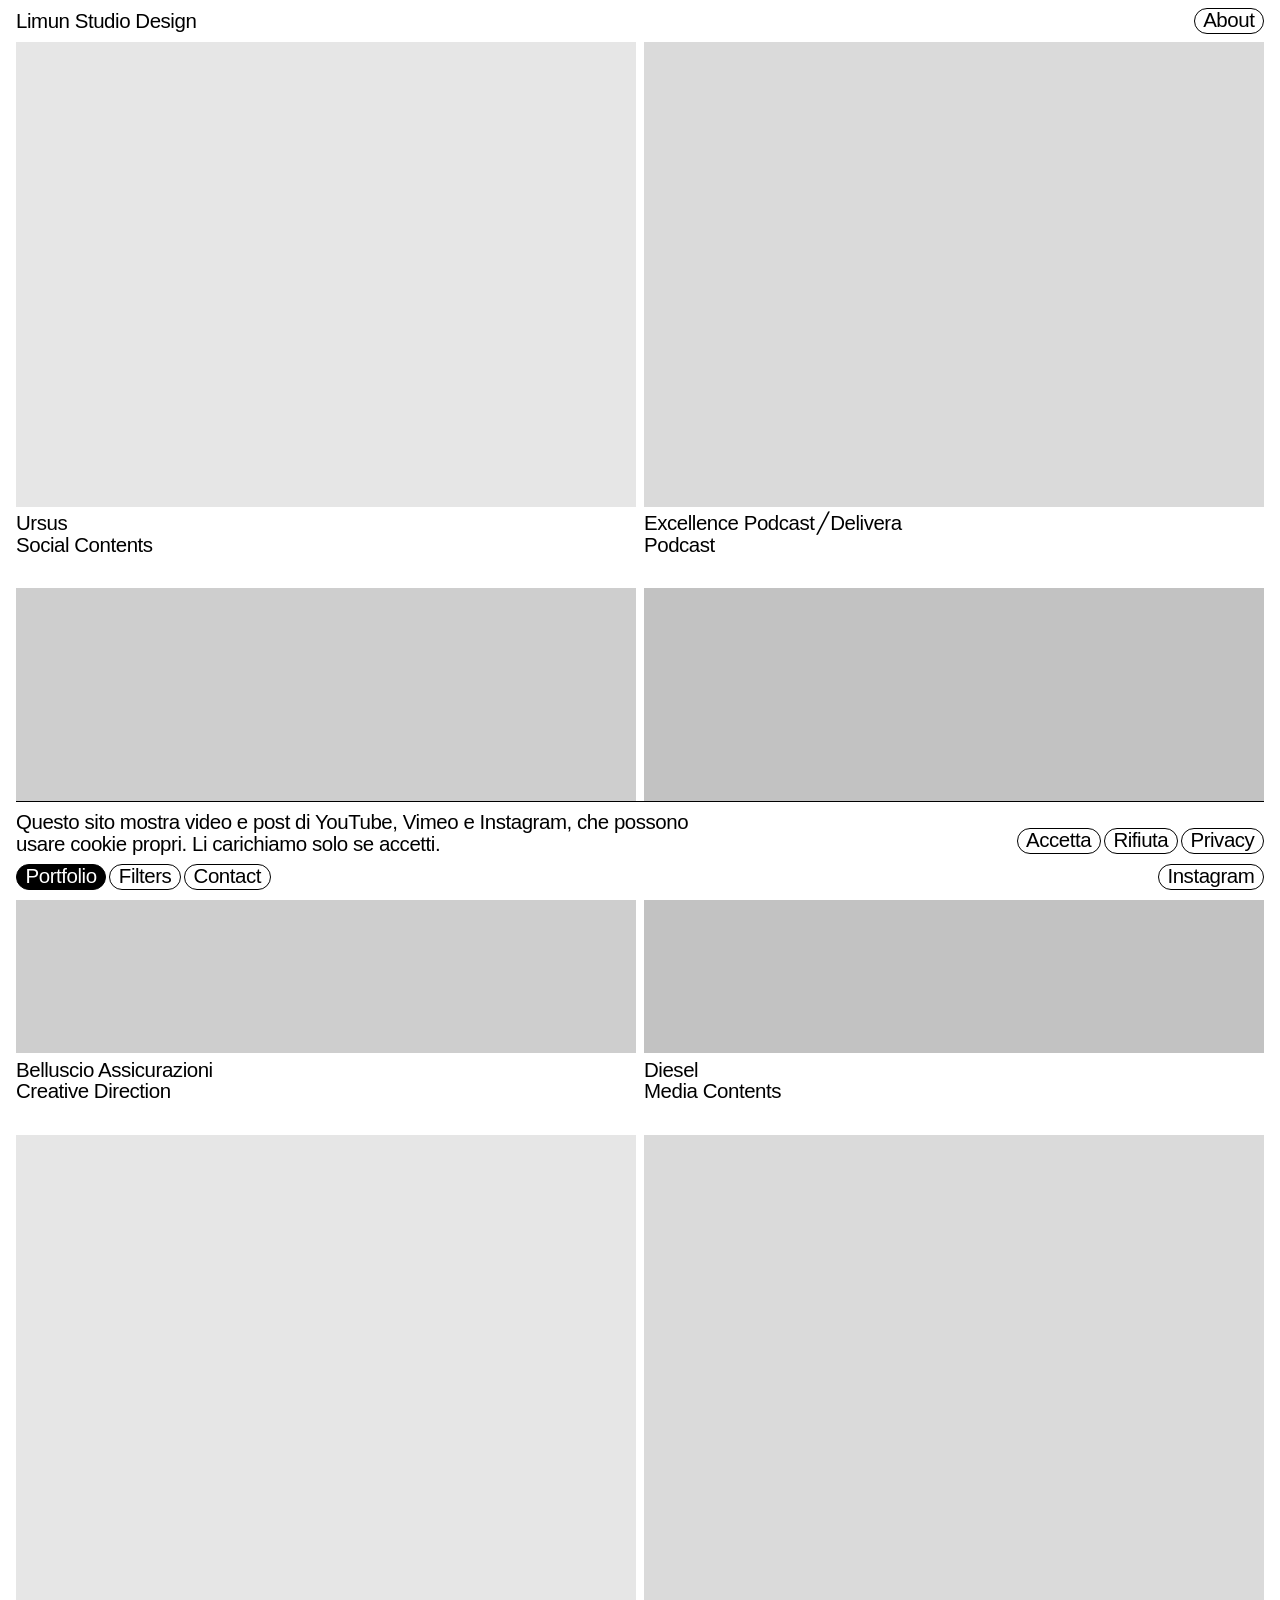
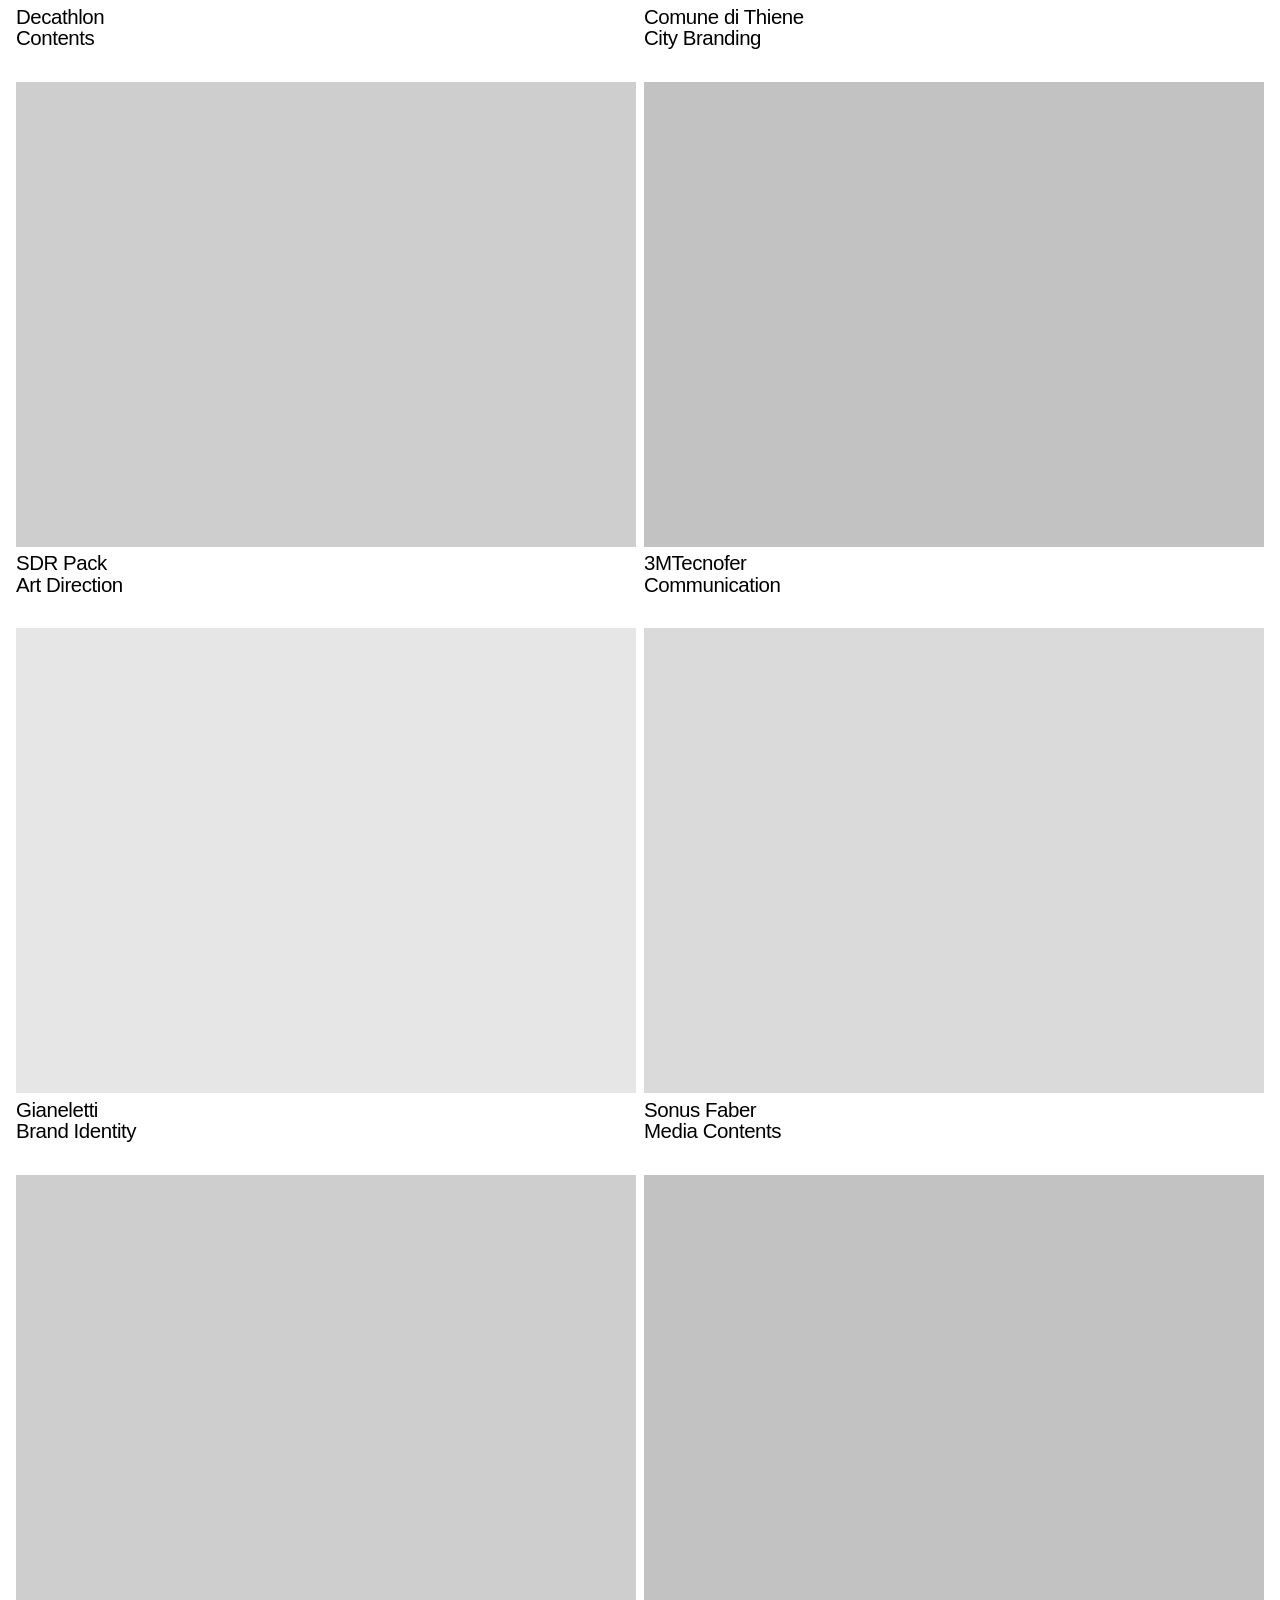
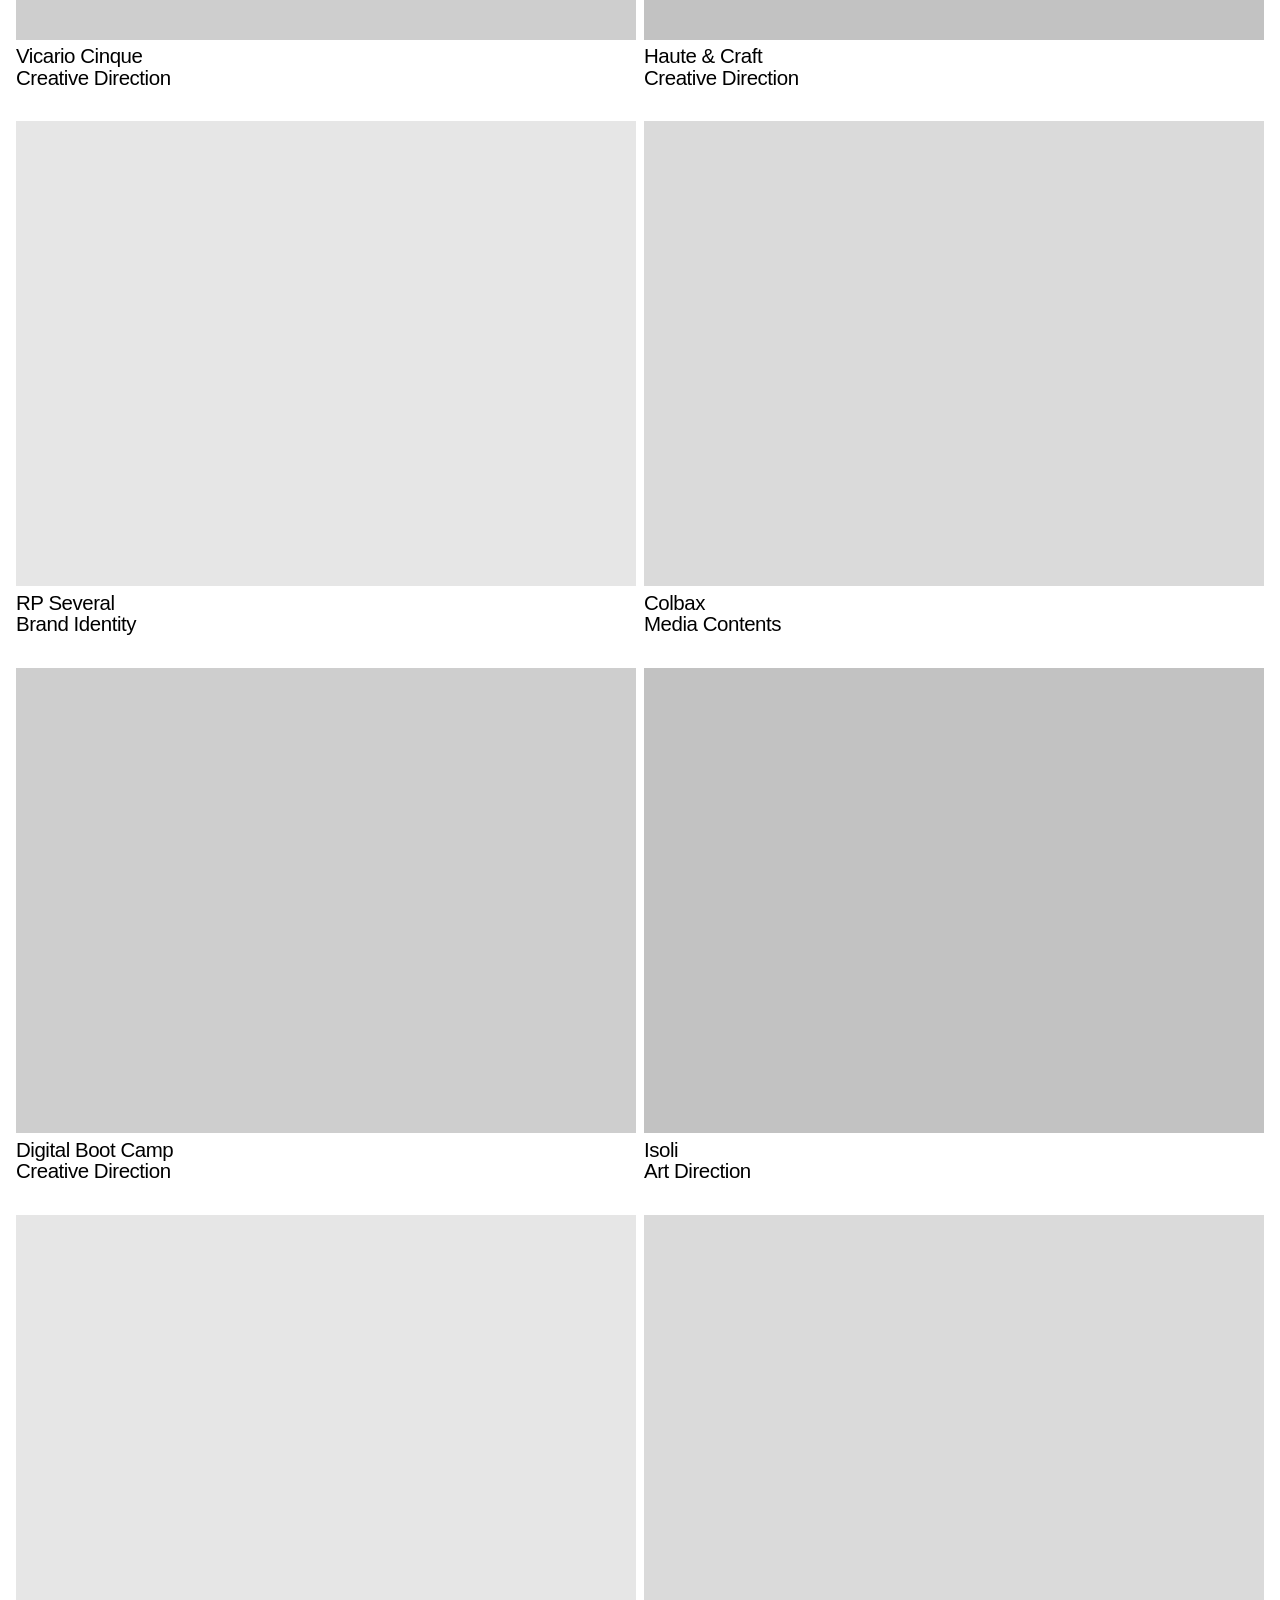
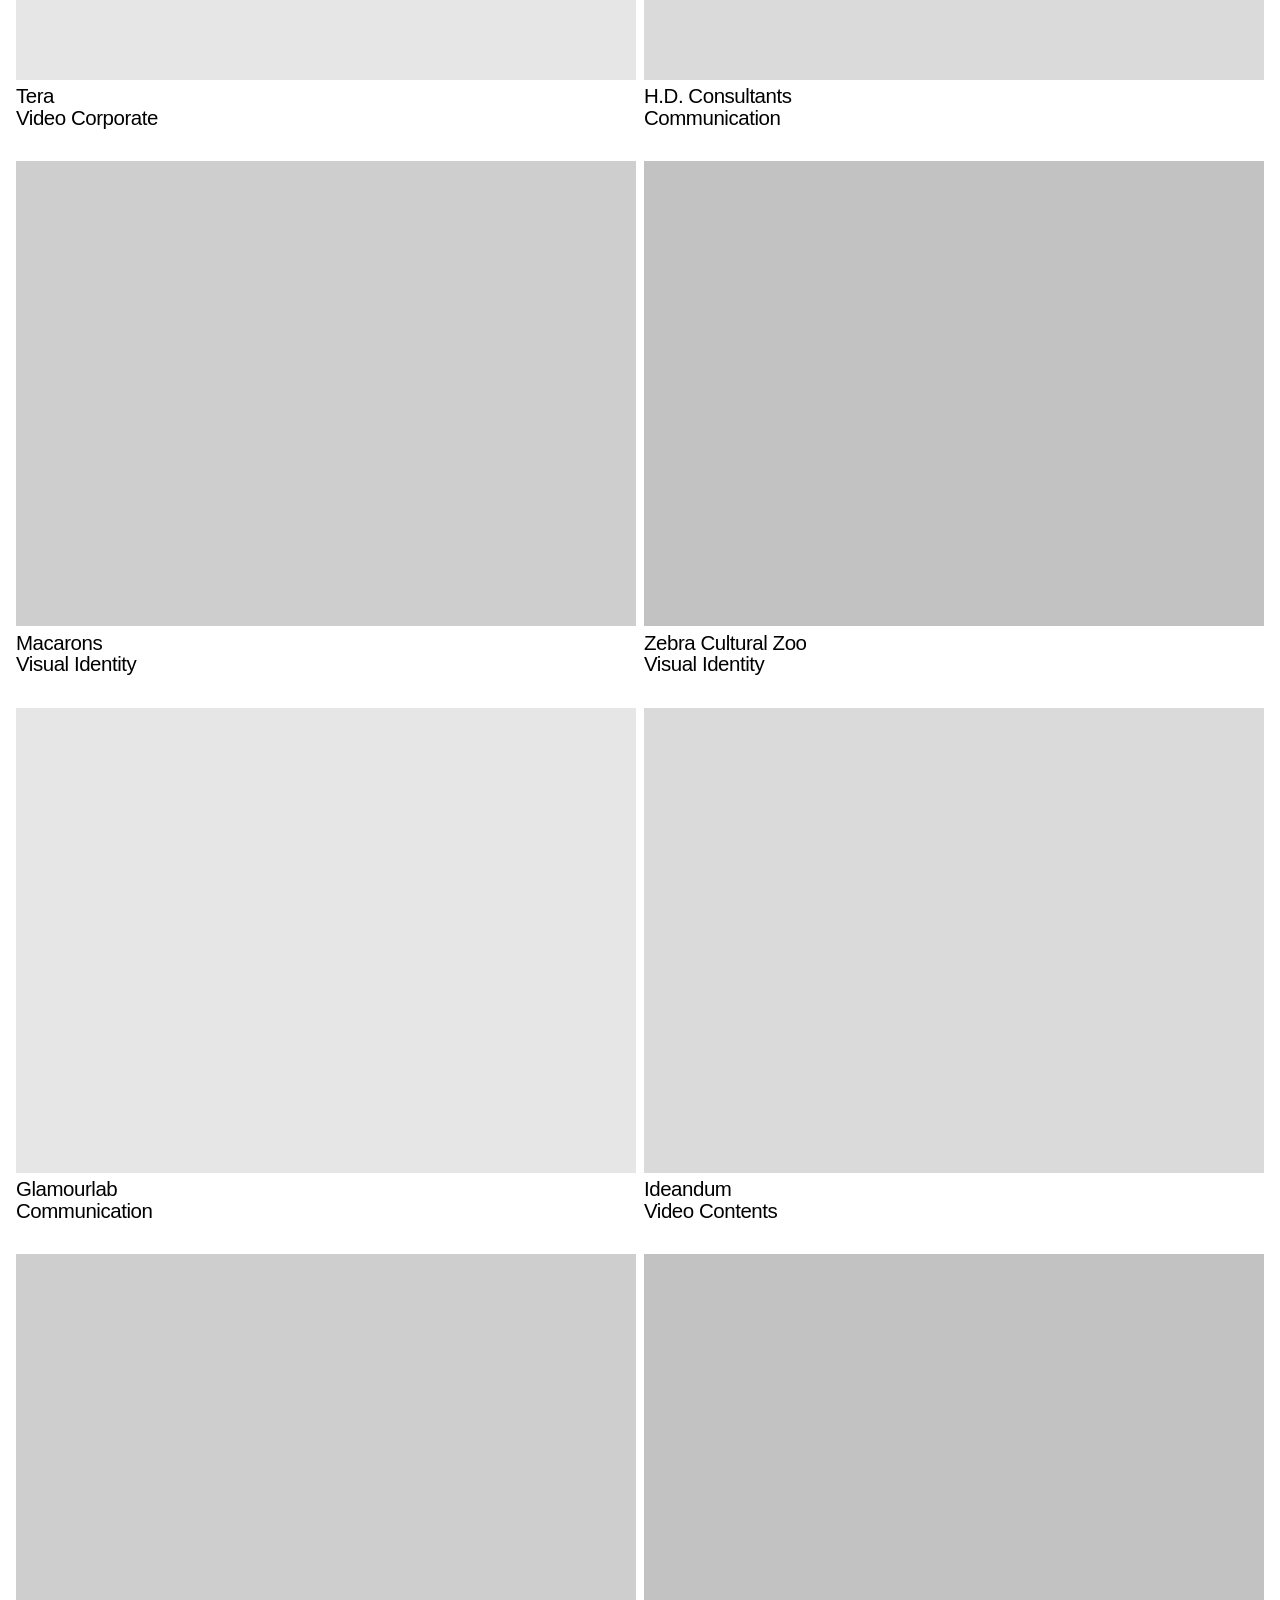
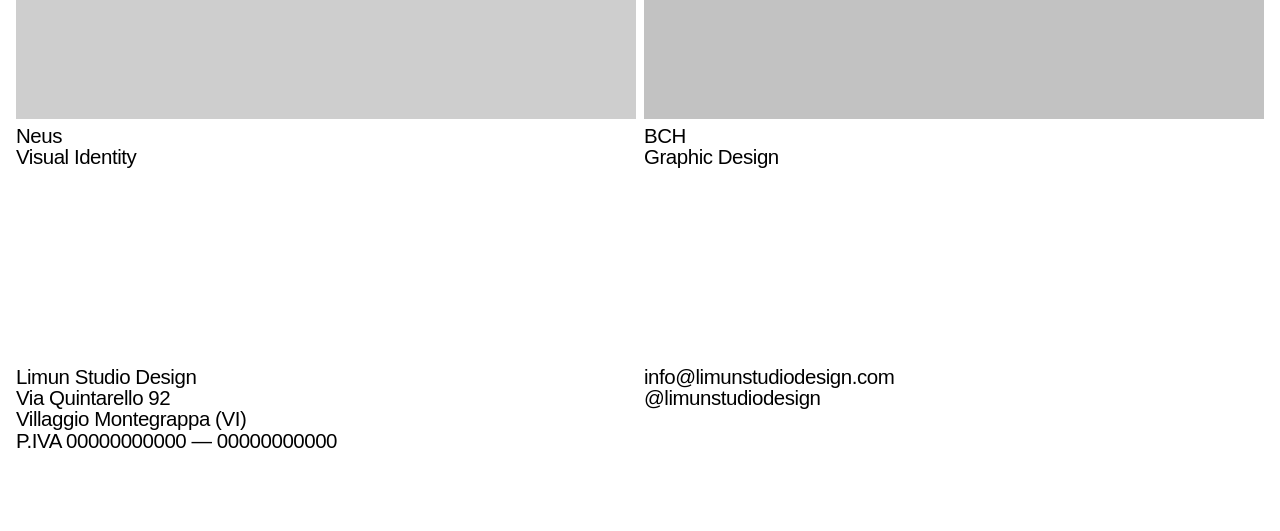
==== index.html @ f6d5f931 "Indirizzi veri per ogni progetto (/work/nome), anteprime dei link, Back to portfolio, favicon limone" ====
<!doctype html>
<html lang="it">
<head>
<meta charset="utf-8">
<meta name="viewport" content="width=device-width, initial-scale=1, viewport-fit=cover">
<title>Limun Studio Design</title>
<meta name="description" content="Limun Studio Design, studio creativo a Vicenza: fotografia, video, podcast, graphic design e direzione creativa.">
<!-- Rimuovere questa riga al lancio, quando il sito va su limunstudiodesign.com -->
<meta name="robots" content="noindex, nofollow">
<link rel="icon" href="data:image/svg+xml,<svg xmlns=%22http://www.w3.org/2000/svg%22 viewBox=%220 0 100 100%22><text y=%22.9em%22 font-size=%2290%22>🍋</text></svg>">
<link rel="stylesheet" href="/assets/site.css">
<script src="/assets/site.js" defer></script>
</head>
<body>

<header class="top" id="top">
  <div class="bar">
    <a href="/" id="brand">Limun Studio Design</a>
    <button type="button" class="pill" id="abt" aria-expanded="false" aria-controls="info">About</button>
  </div>
  <div class="info" id="info">
    <div class="info-in"><div class="info-c" id="infoContent"></div></div>
  </div>
</header>

<main id="app"></main>

<footer class="foot g2" id="foot"></footer>

<nav class="dock" aria-label="Main">
  <div class="fbar" id="fbar" hidden></div>
  <div class="drow">
    <div><a class="pill" href="/" data-nav="home">Portfolio</a><button type="button" class="pill" id="fbtn" aria-expanded="false" aria-controls="fbar">Filters</button><a class="pill" href="/contact" data-nav="contact">Contact</a></div>
    <div class="soc"><a class="pill" id="dockIg" href="https://www.instagram.com/limunstudiodesign/" target="_blank" rel="noopener">Instagram</a></div>
  </div>
</nav>

<noscript><p style="padding:16px">Per vedere il sito attiva JavaScript.</p></noscript>
</body>
</html>
---- assets/site.css ----
/* Limun Studio Design: un solo corpo in Helvetica regular, griglia a due colonne,
   About che si apre in alto e resta fisso, pillole in basso. */
:root{
  --bg:#ffffff;
  --fg:#000000;
  --sel:#ffff00;
  --ph1:#e6e6e6; --ph2:#dadada; --ph3:#cecece; --ph4:#c2c2c2;
  --sans:Helvetica, "Helvetica Neue", Arial, "Nimbus Sans", "Liberation Sans", sans-serif;
  --t:clamp(16px, 1.6vw, 25px);
  --gut:max(16px, env(safe-area-inset-left, 0px));
  --gutR:max(16px, env(safe-area-inset-right, 0px));
  color-scheme:light;
}
*{box-sizing:border-box}
html{-webkit-text-size-adjust:100%}
body{
  margin:0;background:var(--bg);color:var(--fg);
  font-family:var(--sans);font-weight:400;font-size:var(--t);line-height:1.04;letter-spacing:-.022em;
  padding-left:var(--gut);padding-right:var(--gutR);
  padding-top:env(safe-area-inset-top, 0px);
  -webkit-font-smoothing:antialiased;
}
body::before{content:"";position:fixed;inset:0 0 auto;height:env(safe-area-inset-top, 0px);z-index:10;background:var(--bg)}
::selection{background:var(--sel);color:#000}
[hidden]{display:none!important}
a{color:inherit;text-decoration:none}
button{font:inherit;color:inherit;letter-spacing:inherit;background:none;border:0;padding:0;cursor:pointer;text-align:left}
:focus-visible{outline:2px solid var(--fg);outline-offset:2px}
h1,p,ul,figure{margin:0}
ul{list-style:none;padding:0}
img,video{display:block;max-width:100%}
.sl{display:inline-block;margin:0 .1em}
.pill{display:inline-block;border:1.5px solid var(--fg);border-radius:999px;padding:.06em .42em .1em;line-height:1;white-space:nowrap;background:var(--bg);color:var(--fg)}
.pill:hover,.pill[aria-current="page"],.pill[aria-pressed="true"],.pill[aria-expanded="true"]{background:var(--fg);color:var(--bg)}

/* Segnaposto quando manca una foto */
.ph{display:block;width:100%;max-width:100%;aspect-ratio:var(--r,4/3);background:var(--tone,var(--ph1))}

/* Header e pannello About */
.top{position:sticky;top:env(safe-area-inset-top, 0px);z-index:20;background:var(--bg)}
.bar{display:flex;justify-content:space-between;align-items:center;padding-block:8px}
.info{display:grid;grid-template-rows:0fr;transition:grid-template-rows .55s cubic-bezier(.22,.8,.2,1)}
.top.open .info{grid-template-rows:1fr}
.info-in{min-height:0;overflow:hidden}
.info-c{max-height:calc(100dvh - 150px);overflow-y:auto;border-bottom:1.5px solid var(--fg);padding-bottom:12px;opacity:0;transform:translateY(-10px);transition:opacity .35s ease .1s, transform .45s cubic-bezier(.22,.8,.2,1) .05s}
.top.open .info-c{opacity:1;transform:none}
.i2{display:grid;grid-template-columns:repeat(2,minmax(0,1fr));column-gap:8px;row-gap:1em}
.i2 > *{min-width:0}
.i4{display:grid;grid-template-columns:repeat(4,minmax(0,1fr));column-gap:8px;margin-top:1em}
.i4 > *{min-width:0}
.ipills{display:flex;gap:3px;margin-top:1em}
.team{margin-top:.6em}
.info-c p + p{margin-top:.8em}

/* Pillole in basso */
.dock{position:fixed;z-index:30;left:var(--gut);right:var(--gutR);bottom:calc(10px + env(safe-area-inset-bottom, 0px));display:flex;flex-direction:column;justify-content:flex-end;gap:3px;pointer-events:none}
.dock > div{display:flex;gap:3px;pointer-events:auto}
.dock > .drow{justify-content:space-between;pointer-events:none}
.drow > div{display:flex;gap:3px;pointer-events:auto}
.fbar{flex-wrap:wrap;max-width:min(100%,820px)}
.fbar:not([hidden]){animation:fup .35s cubic-bezier(.22,.8,.2,1)}
@keyframes fup{from{opacity:0;transform:translateY(8px)}to{opacity:1;transform:none}}

/* Pagine */
#app{padding-bottom:12vh;min-height:60vh}
.view{padding-top:clamp(10px,1.6vw,24px)}
body[data-view="home"] .view{padding-top:0}
.g2{display:grid;grid-template-columns:repeat(2,minmax(0,1fr));column-gap:8px;row-gap:clamp(20px,2.6vw,40px)}
.g2 > *{min-width:0}
.tile{display:flex;flex-direction:column;gap:.28em}
.tile .cover{width:100%;aspect-ratio:4/3;object-fit:cover;background:var(--ph1)}
.empty{padding-block:2em}

/* Progetto */
.p-text{display:flex;flex-direction:column;gap:1em;margin-bottom:clamp(40px,6vw,88px)}
.p-gal{row-gap:8px}
.span2{grid-column:span 2}
.m img,.m video{width:100%;height:auto}
.grp{display:grid;grid-template-columns:repeat(var(--n,2),minmax(0,1fr));gap:8px}
.grp figcaption{grid-column:1 / -1;margin-top:0}
.tile .cvr{display:block;position:relative;overflow:hidden}
.cvr iframe{position:absolute;top:50%;left:50%;width:133.34%;height:100%;transform:translate(-50%,-50%);border:0;pointer-events:none}
.cvr.tall iframe{width:100%;height:237.04%}
.emb{position:relative;width:100%;max-width:100%;aspect-ratio:var(--r,16/9);background:var(--ph1)}
.emb iframe{position:absolute;inset:0;width:100%;height:100%;border:0}
.m figcaption{font-size:.6em;letter-spacing:0;margin-top:.4em}

/* Fisarmonica delle lavorazioni */
.works{border-bottom:1.5px solid var(--fg)}
.acc-h{width:100%;display:flex;justify-content:space-between;align-items:baseline;gap:16px;border-top:1.5px solid var(--fg);padding-block:6px 8px}
.acc-h:hover{font-style:italic}
.acc-h .ic::before{content:"+"}
.acc.open .acc-h .ic::before{content:"–"}
.acc-b{display:grid;grid-template-rows:0fr;transition:grid-template-rows .55s cubic-bezier(.22,.8,.2,1)}
.acc.open .acc-b{grid-template-rows:1fr}
.acc-in{min-height:0;overflow:hidden}
.acc-c{padding-block:2px 28px;opacity:0;transition:opacity .25s ease}
.acc.open .acc-c{opacity:1;transition:opacity .4s ease .15s}
.acc-c > p{margin-bottom:1em}
/* Podcast: riquadro colorato con le stagioni, player ed episodi */
.pod{display:grid;grid-template-columns:repeat(2,minmax(0,1fr));gap:8px;align-items:start}
.pod > *{min-width:0}
.pod-l{position:sticky;top:calc(env(safe-area-inset-top, 0px) + 52px);background:var(--pc);color:var(--pi);padding:8px 10px 10px;display:flex;flex-direction:column;justify-content:space-between;gap:2em;min-height:clamp(300px,34vw,560px)}
.pod-l ::selection{background:var(--sel);color:#000}
.pod-s{list-style:none;margin:0;padding:0;font-size:calc(var(--t) * 1.9);line-height:1.02;letter-spacing:-.032em}
.pod-s button:hover,.pod-s button[aria-pressed="true"]{font-style:italic}
.pod-foot{display:flex;justify-content:space-between;gap:1em}
.pod-r{display:flex;flex-direction:column;gap:8px}
.pod-empty{display:flex;align-items:center;justify-content:center;color:#555}
.pod-empty span{font-size:.8em}
.pod-eps{list-style:none;margin:0;padding:0;border-bottom:1.5px solid var(--fg)}
.pod-eps button{width:100%;display:grid;grid-template-columns:3.2em minmax(0,1fr);gap:8px;border-top:1.5px solid var(--fg);padding-block:5px 7px}
.pod-eps button:hover,.pod-eps button[aria-pressed="true"]{font-style:italic}
@media (max-width:640px){
  .pod{grid-template-columns:1fr}
  .pod-l{position:static;min-height:0}
}

.ser .pod-r{max-width:100%}
.after{margin-top:clamp(32px,4vw,64px)}
.lnk{align-self:start}
.lnk a:hover{font-style:italic}
.pnav{display:grid;grid-template-columns:repeat(2,minmax(0,1fr));column-gap:8px;align-items:end;margin-top:clamp(48px,7vw,100px)}
.pnav .next{grid-column:2}
/* Ogni scritta cliccabile diventa corsiva al passaggio del mouse */
a:hover,a:focus-visible,button:not(.pill):hover,.tile:hover span,.back:hover .nt{font-style:italic}
.pill:hover,.pill:focus-visible{font-style:normal}
.next:hover,.next:focus-visible{font-style:normal}
.next:hover .nt,.next:focus-visible .nt{font-style:italic}
/* Dissolvenza tra le pagine */
.view{animation:vin .18s ease-out}
@keyframes vin{from{opacity:0}to{opacity:1}}

/* Contact e footer */
.blocks{display:flex;flex-direction:column;gap:1em;max-width:19em}
.foot{margin-top:clamp(64px,10vh,140px);padding-bottom:80px}
.ext-off a:hover{font-style:italic}
.priv p + p{margin-top:.6em}
.ct-priv{margin-top:clamp(48px,7vw,100px);display:flex;flex-direction:column;align-items:flex-start;gap:1em;max-width:44em}
.cookie{position:fixed;z-index:25;left:0;right:0;bottom:0;display:flex;justify-content:space-between;align-items:flex-end;gap:12px 24px;flex-wrap:wrap;background:var(--bg);padding:10px var(--gutR) calc(46px + env(safe-area-inset-bottom, 0px)) var(--gut)}
.cookie::before{content:"";position:absolute;top:0;left:var(--gut);right:var(--gutR);border-top:1.5px solid var(--fg)}
.cookie p{max-width:34em}
.cookie-b{display:flex;gap:3px}

@media (max-width:640px){
  .g2,.i2{grid-template-columns:1fr}
  .i4{grid-template-columns:repeat(2,minmax(0,1fr));row-gap:1em}
  .span2{grid-column:auto}
  .grp{grid-template-columns:repeat(2,minmax(0,1fr))}
  .grp[style*="--n:1"]{grid-template-columns:1fr}
  .dock .soc{display:none}
}
@media (prefers-reduced-motion:reduce){*{transition:none!important;animation:none!important}}
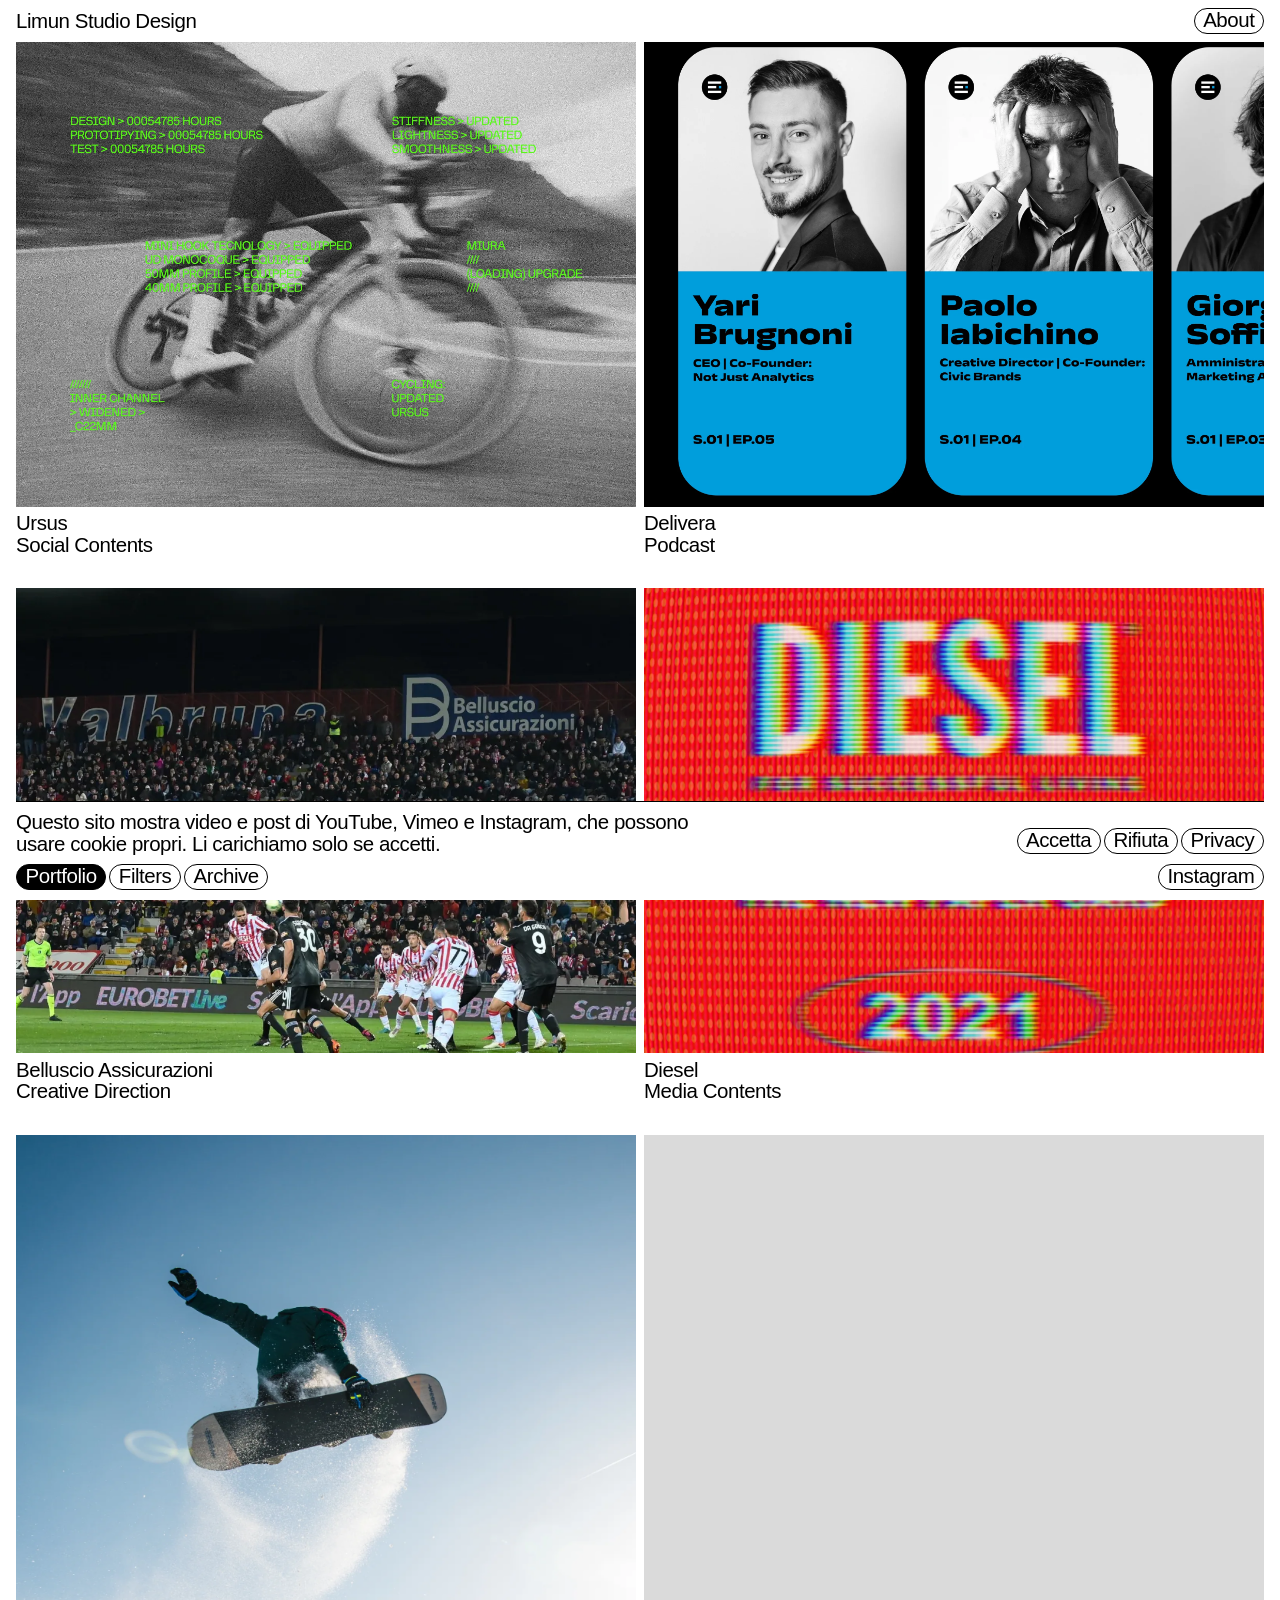
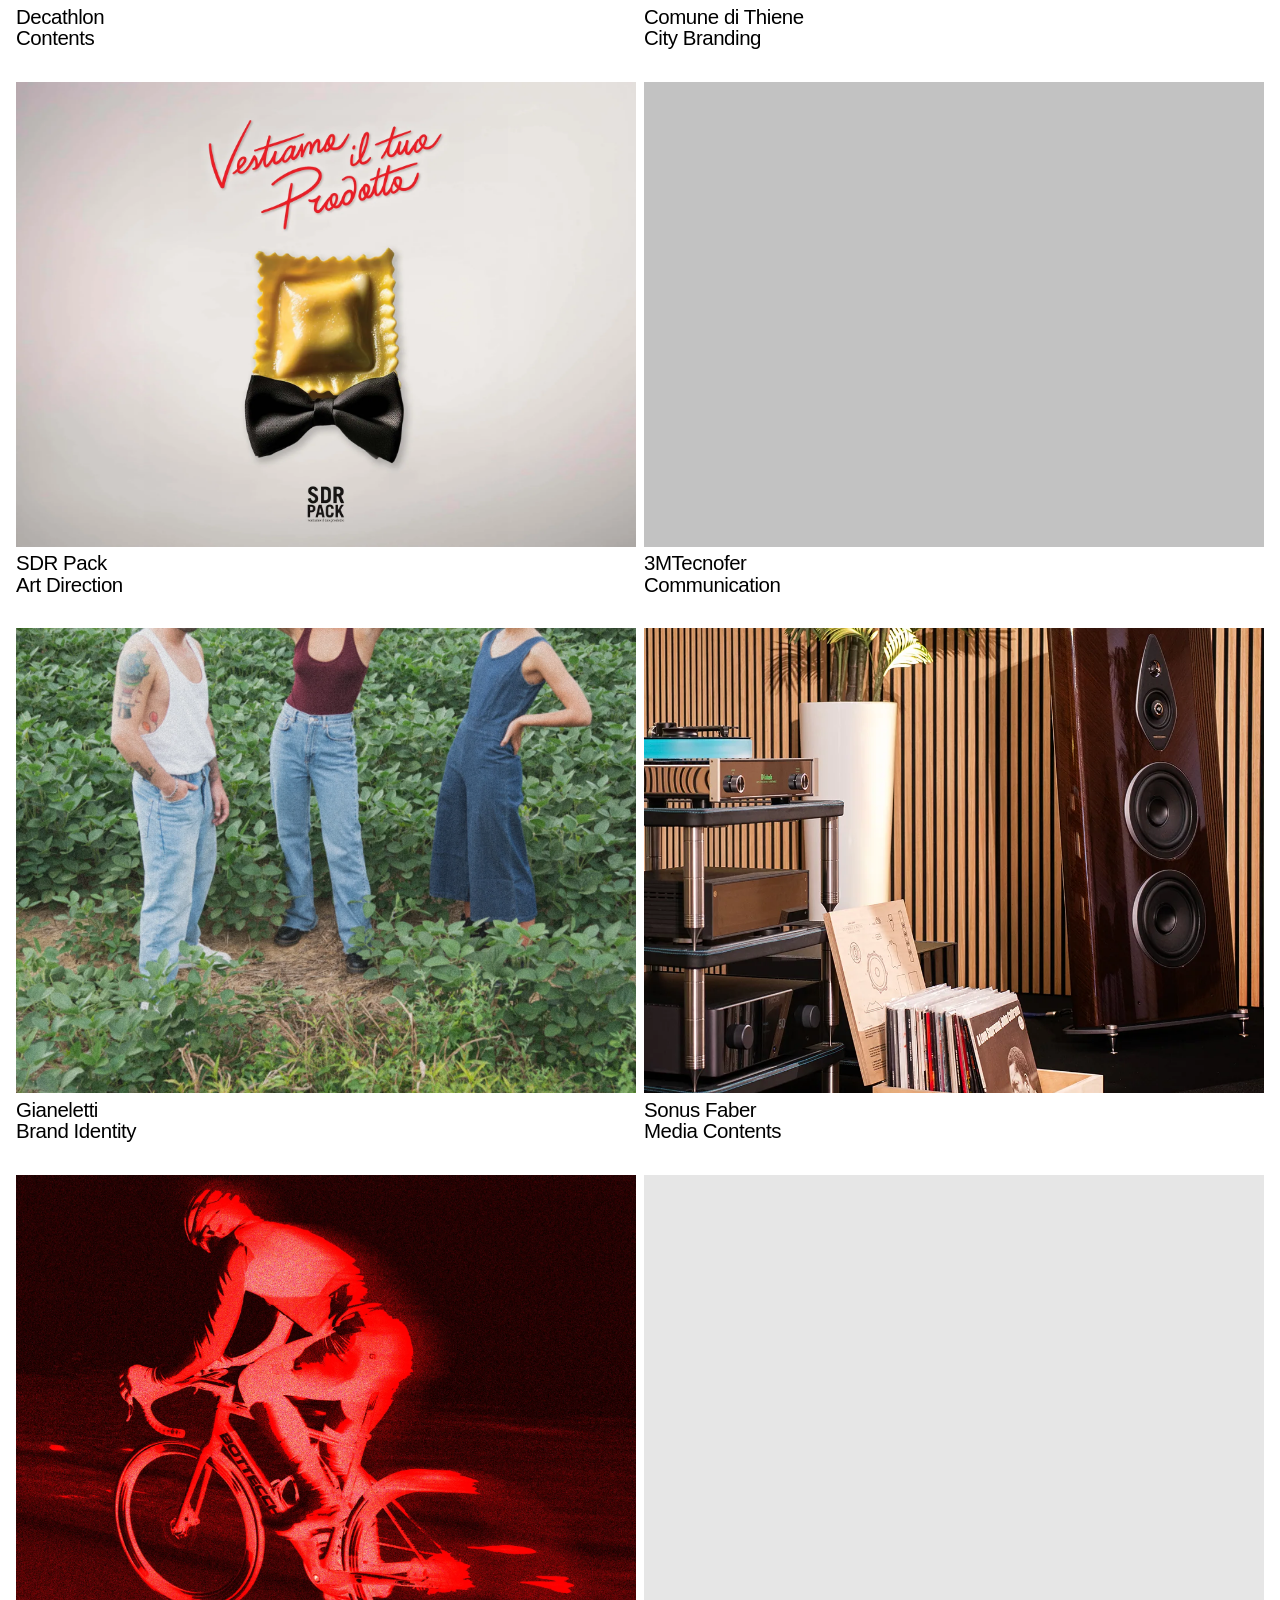
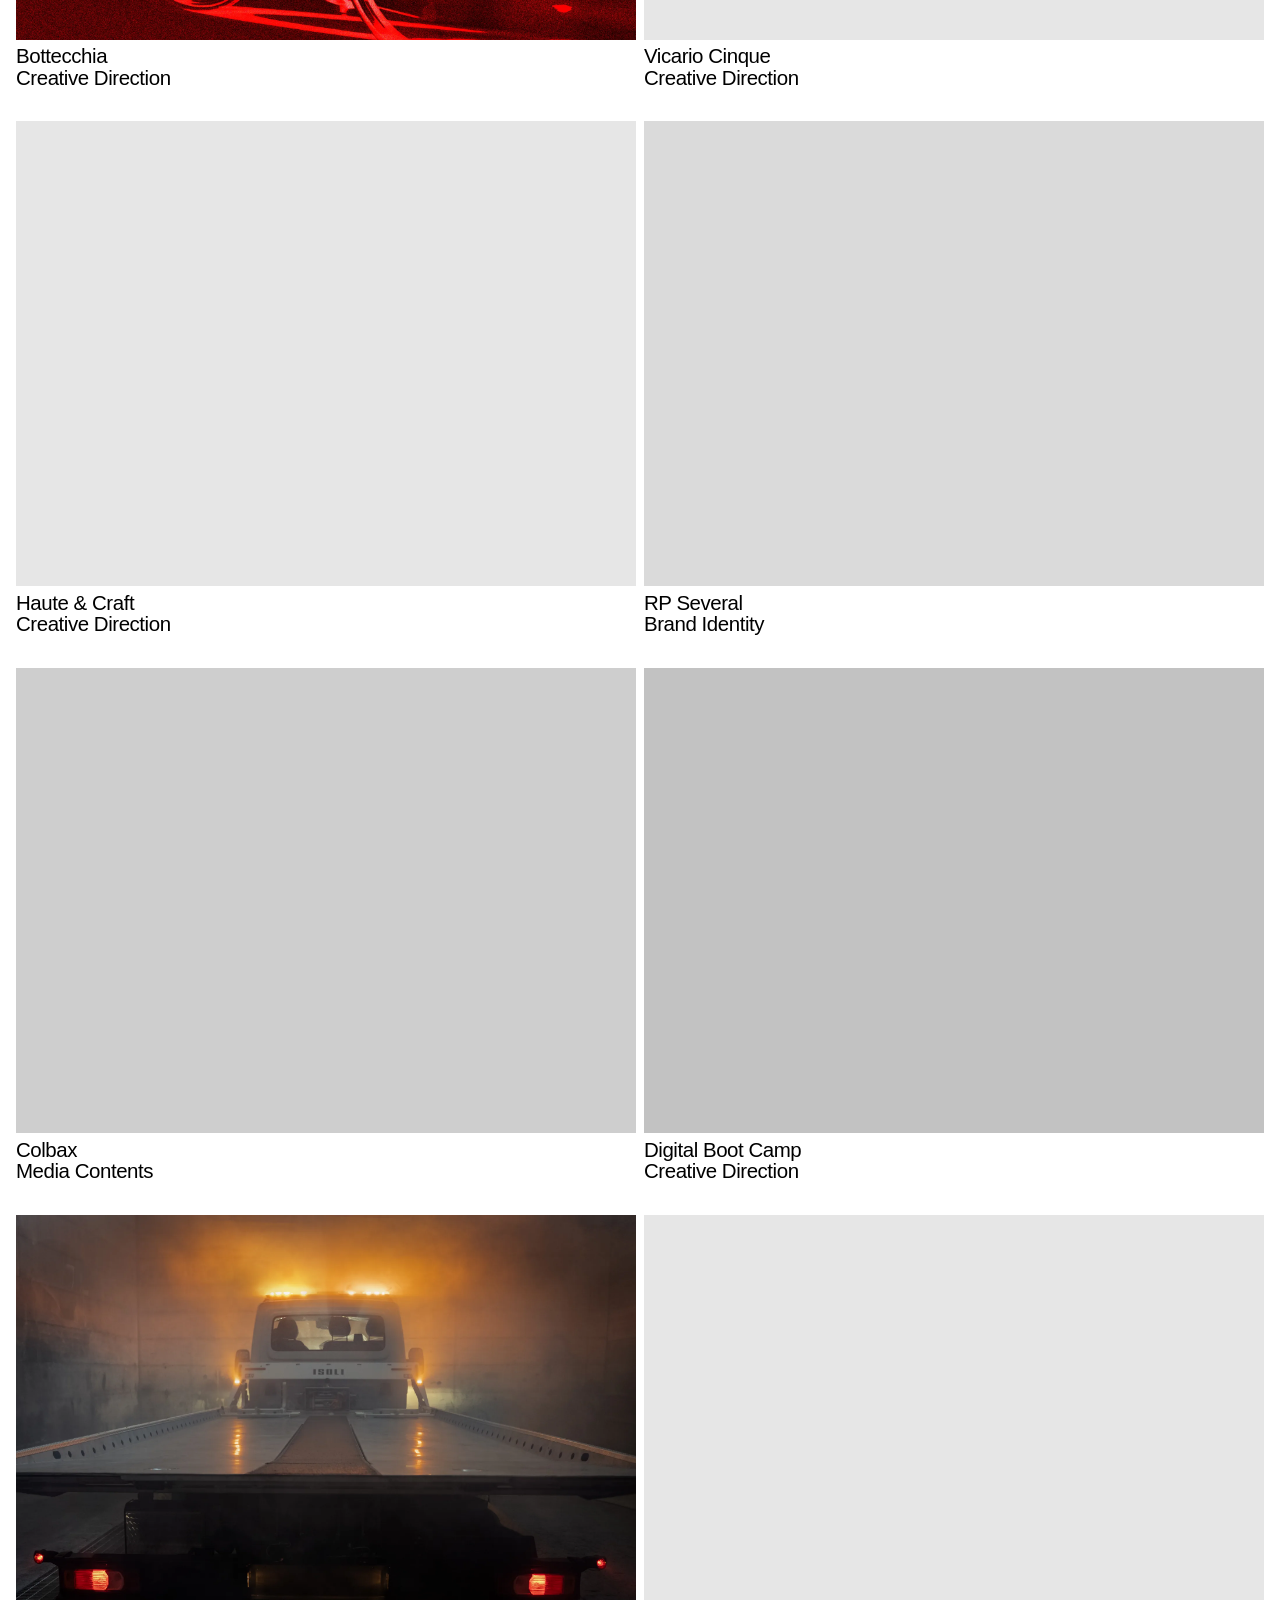
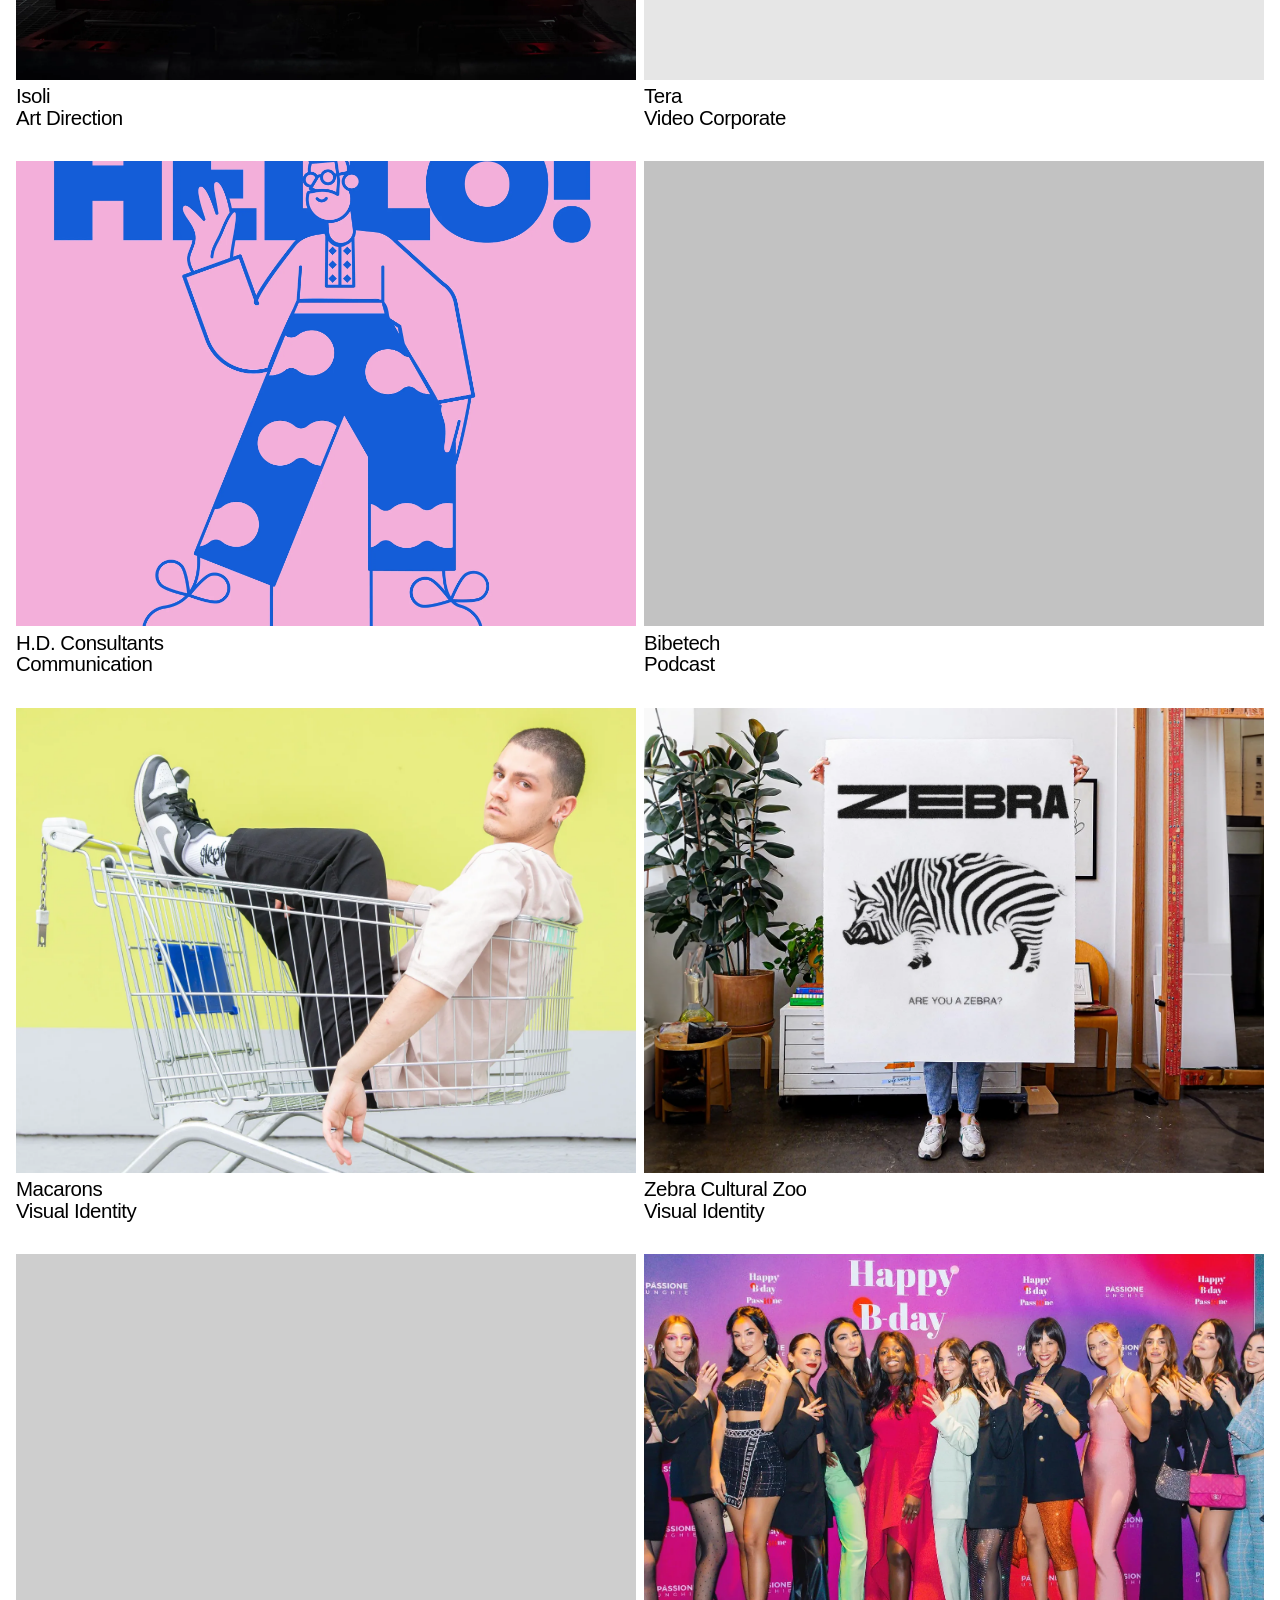
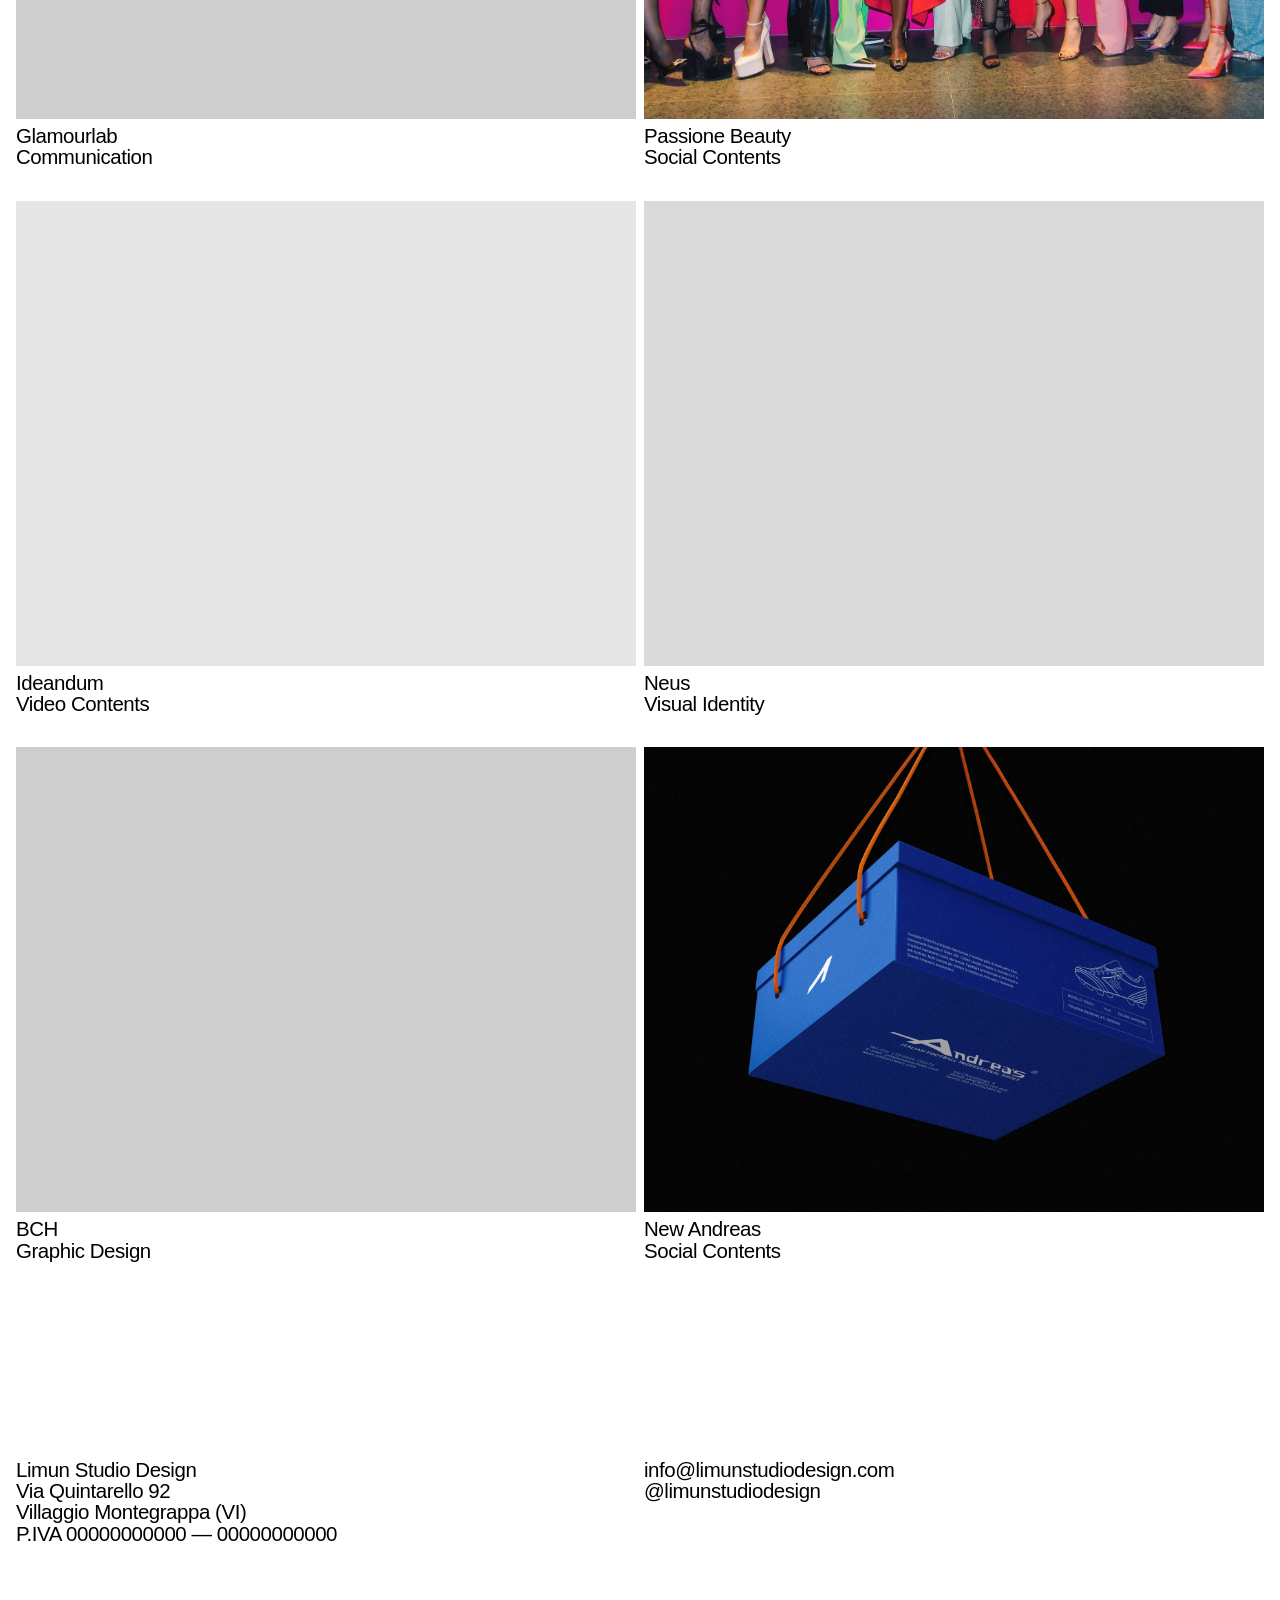
==== commit 37e10779: "Archive al posto di Contact: indice di tutti i lavori; Contact e Privacy dentro About accanto a Team" ====
--- a/index.html
+++ b/index.html
@@ -30,7 +30,7 @@
 <nav class="dock" aria-label="Main">
   <div class="fbar" id="fbar" hidden></div>
   <div class="drow">
-    <div><a class="pill" href="/" data-nav="home">Portfolio</a><button type="button" class="pill" id="fbtn" aria-expanded="false" aria-controls="fbar">Filters</button><a class="pill" href="/contact" data-nav="contact">Contact</a></div>
+    <div><a class="pill" href="/" data-nav="home">Portfolio</a><button type="button" class="pill" id="fbtn" aria-expanded="false" aria-controls="fbar">Filters</button><a class="pill" href="/archive" data-nav="archive">Archive</a></div>
     <div class="soc"><a class="pill" id="dockIg" href="https://www.instagram.com/limunstudiodesign/" target="_blank" rel="noopener">Instagram</a></div>
   </div>
 </nav>
--- a/assets/site.css
+++ b/assets/site.css
@@ -49,7 +49,7 @@
 .i4{display:grid;grid-template-columns:repeat(4,minmax(0,1fr));column-gap:8px;margin-top:1em}
 .i4 > *{min-width:0}
 .ipills{display:flex;gap:3px;margin-top:1em}
-.team{margin-top:.6em}
+.team,.ct{margin-top:.6em}
 .info-c p + p{margin-top:.8em}
 
 /* Pillole in basso */
@@ -83,6 +83,15 @@
 .cvr.tall iframe{width:100%;height:237.04%}
 .emb{position:relative;width:100%;max-width:100%;aspect-ratio:var(--r,16/9);background:var(--ph1)}
 .emb iframe{position:absolute;inset:0;width:100%;height:100%;border:0}
+/* Instagram: si vede solo il video, senza intestazione, bande nere e pulsanti della cornice */
+.emb.ig{overflow:hidden;background:#000}
+.emb.ig iframe{--k:1.3;inset:auto;left:-21.3%;top:calc(-55px / var(--k));width:calc(142.6% * var(--k));height:calc((100% + 400px) * var(--k));transform:scale(calc(1 / var(--k)));transform-origin:0 0}
+@media (max-width:640px){ .emb.ig iframe{--k:2.2} .ig-h{top:7px;left:7px;font-size:.62em} }
+.m:has(> .ig-h){position:relative}
+.ig-h{position:absolute;z-index:2;top:10px;left:10px;right:10px;display:flex;align-items:center;gap:.45em;font-size:.7em;line-height:1;color:#fff;text-shadow:0 1px 3px rgba(0,0,0,.55);pointer-events:none}
+.ig-h span{overflow:hidden;text-overflow:ellipsis;white-space:nowrap}
+.ig-h img{width:2.2em;height:2.2em;border-radius:50%;object-fit:cover;border:1.5px solid #fff;flex:none;box-shadow:0 1px 3px rgba(0,0,0,.35)}
+.pk-row .m .ig-h img{width:2.2em;height:2.2em;aspect-ratio:1}
 .m figcaption{font-size:.6em;letter-spacing:0;margin-top:.4em}
 
 /* Fisarmonica delle lavorazioni */
@@ -97,36 +106,30 @@
 .acc-c{padding-block:2px 28px;opacity:0;transition:opacity .25s ease}
 .acc.open .acc-c{opacity:1;transition:opacity .4s ease .15s}
 .acc-c > p{margin-bottom:1em}
-/* Podcast: riquadro colorato con le stagioni, player ed episodi */
-.pod{display:grid;grid-template-columns:repeat(2,minmax(0,1fr));gap:8px;align-items:start}
+/* Podcast e serie: a sinistra pillole delle stagioni ed elenco puntate, a destra il player */
+.pod{display:grid;grid-template-columns:repeat(2,minmax(0,1fr));column-gap:8px;row-gap:16px;align-items:start}
 .pod > *{min-width:0}
-.pod-l{position:sticky;top:calc(env(safe-area-inset-top, 0px) + 52px);background:var(--pc);color:var(--pi);padding:8px 10px 10px;display:flex;flex-direction:column;justify-content:space-between;gap:2em;min-height:clamp(300px,34vw,560px)}
-.pod-l ::selection{background:var(--sel);color:#000}
-.pod-s{list-style:none;margin:0;padding:0;font-size:calc(var(--t) * 1.9);line-height:1.02;letter-spacing:-.032em}
-.pod-s button:hover,.pod-s button[aria-pressed="true"]{font-style:italic}
-.pod-foot{display:flex;justify-content:space-between;gap:1em}
+.pod-l{display:flex;flex-direction:column;gap:10px}
+.pod-pills{display:flex;flex-wrap:wrap;gap:3px}
+@media (max-width:640px){ .pod{grid-template-columns:1fr} .pod-r{grid-row:1} }
 .pod-r{display:flex;flex-direction:column;gap:8px}
 .pod-empty{display:flex;align-items:center;justify-content:center;color:#555}
 .pod-empty span{font-size:.8em}
 .pod-eps{list-style:none;margin:0;padding:0;border-bottom:1.5px solid var(--fg)}
 .pod-eps button{width:100%;display:grid;grid-template-columns:3.2em minmax(0,1fr);gap:8px;border-top:1.5px solid var(--fg);padding-block:5px 7px}
 .pod-eps button:hover,.pod-eps button[aria-pressed="true"]{font-style:italic}
-@media (max-width:640px){
-  .pod{grid-template-columns:1fr}
-  .pod-l{position:static;min-height:0}
-}
 
-.ser .pod-r{max-width:100%}
 .after{margin-top:clamp(32px,4vw,64px)}
 .lnk{align-self:start}
 .lnk a:hover{font-style:italic}
 .pnav{display:grid;grid-template-columns:repeat(2,minmax(0,1fr));column-gap:8px;align-items:end;margin-top:clamp(48px,7vw,100px)}
 .pnav .next{grid-column:2}
 /* Ogni scritta cliccabile diventa corsiva al passaggio del mouse */
-a:hover,a:focus-visible,button:not(.pill):hover,.tile:hover span,.back:hover .nt{font-style:italic}
+a:hover,a:focus-visible,button:not(.pill):hover,.tile:hover span{font-style:italic}
 .pill:hover,.pill:focus-visible{font-style:normal}
-.next:hover,.next:focus-visible{font-style:normal}
-.next:hover .nt,.next:focus-visible .nt{font-style:italic}
+#brand:hover,#brand:focus-visible{font-style:normal}
+.next:hover,.next:focus-visible,.back:hover,.back:focus-visible{font-style:normal}
+.next:hover .nt,.next:focus-visible .nt,.back:hover .nt,.back:focus-visible .nt{font-style:italic}
 /* Dissolvenza tra le pagine */
 .view{animation:vin .18s ease-out}
 @keyframes vin{from{opacity:0}to{opacity:1}}
@@ -134,9 +137,31 @@
 /* Contact e footer */
 .blocks{display:flex;flex-direction:column;gap:1em;max-width:19em}
 .foot{margin-top:clamp(64px,10vh,140px);padding-bottom:80px}
-.ext-off a:hover{font-style:italic}
+.ext-off{display:flex;align-items:center;justify-content:center}
+/* Archive: indice di tutti i lavori */
+.arc{font-size:.72em;line-height:1.25}
+.arc-r{display:grid;grid-template-columns:4.2em minmax(0,1.3fr) minmax(0,1.3fr) minmax(0,1fr) minmax(0,3fr) 6.5em;column-gap:12px;padding-block:5px 6px;border-top:1px solid var(--fg)}
+.arc-r > span{min-width:0;overflow:hidden;text-overflow:ellipsis;white-space:nowrap}
+.arc-r > span:last-child{text-align:right}
+.arc-hd{border-top:0;padding-bottom:4px;align-items:end}
+.arc-hd > span{font-size:.7em}
+.arc-hd:hover{font-style:normal}
+.arc a.arc-r:last-child{border-bottom:1px solid var(--fg)}
+@media (max-width:640px){
+  .arc{font-size:.8em}
+  .arc-r{grid-template-columns:3.6em minmax(0,1fr) minmax(0,1fr) 4.6em;column-gap:8px}
+  .arc-r > span:nth-child(3),.arc-r > span:nth-child(5){display:none}
+}
+/* Impaginazione automatica dei media */
+.pk:not(.ok){display:grid;grid-template-columns:repeat(4,minmax(0,1fr));gap:8px;opacity:0}
+.pk.ok{display:flex;flex-direction:column;gap:8px;animation:vin .3s ease}
+.pk-row{display:flex;gap:8px;align-items:flex-start}
+.pk-row > *{min-width:0;margin:0}
+.pk-row .m img,.pk-row .m video,.pk-row .m .emb{display:block;width:100%;height:auto;aspect-ratio:var(--a);object-fit:cover}
+.pk-split{display:flex;gap:16px;align-items:flex-start}
+.pk-col{display:flex;flex-direction:column;gap:8px;min-width:0}
 .priv p + p{margin-top:.6em}
-.ct-priv{margin-top:clamp(48px,7vw,100px);display:flex;flex-direction:column;align-items:flex-start;gap:1em;max-width:44em}
+.ct-priv{margin-top:1em;display:flex;flex-direction:column;align-items:flex-start;gap:1em;max-width:44em}
 .cookie{position:fixed;z-index:25;left:0;right:0;bottom:0;display:flex;justify-content:space-between;align-items:flex-end;gap:12px 24px;flex-wrap:wrap;background:var(--bg);padding:10px var(--gutR) calc(46px + env(safe-area-inset-bottom, 0px)) var(--gut)}
 .cookie::before{content:"";position:absolute;top:0;left:var(--gut);right:var(--gutR);border-top:1.5px solid var(--fg)}
 .cookie p{max-width:34em}
@@ -148,6 +173,7 @@
   .span2{grid-column:auto}
   .grp{grid-template-columns:repeat(2,minmax(0,1fr))}
   .grp[style*="--n:1"]{grid-template-columns:1fr}
-  .dock .soc{display:none}
+  .dock > .drow{flex-wrap:wrap;row-gap:3px}
+  .drow > .soc{margin-left:auto}
 }
 @media (prefers-reduced-motion:reduce){*{transition:none!important;animation:none!important}}
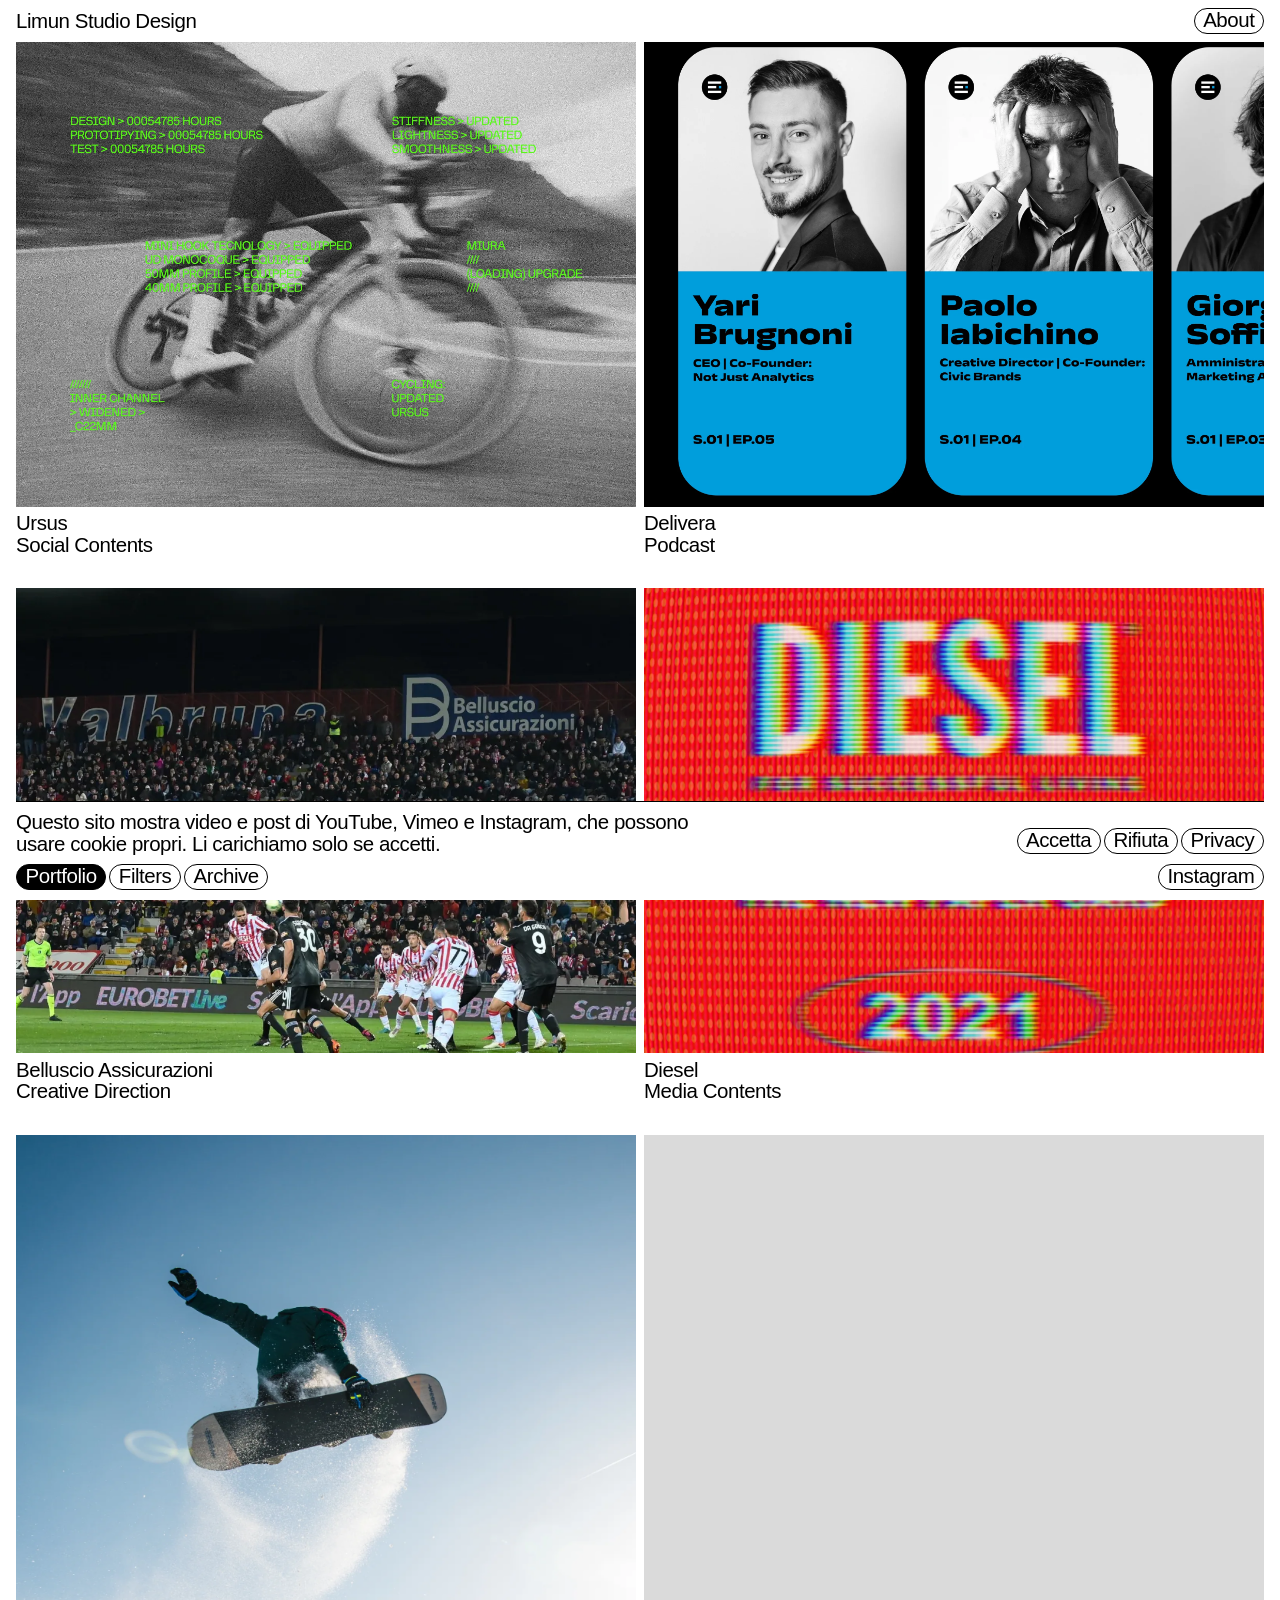
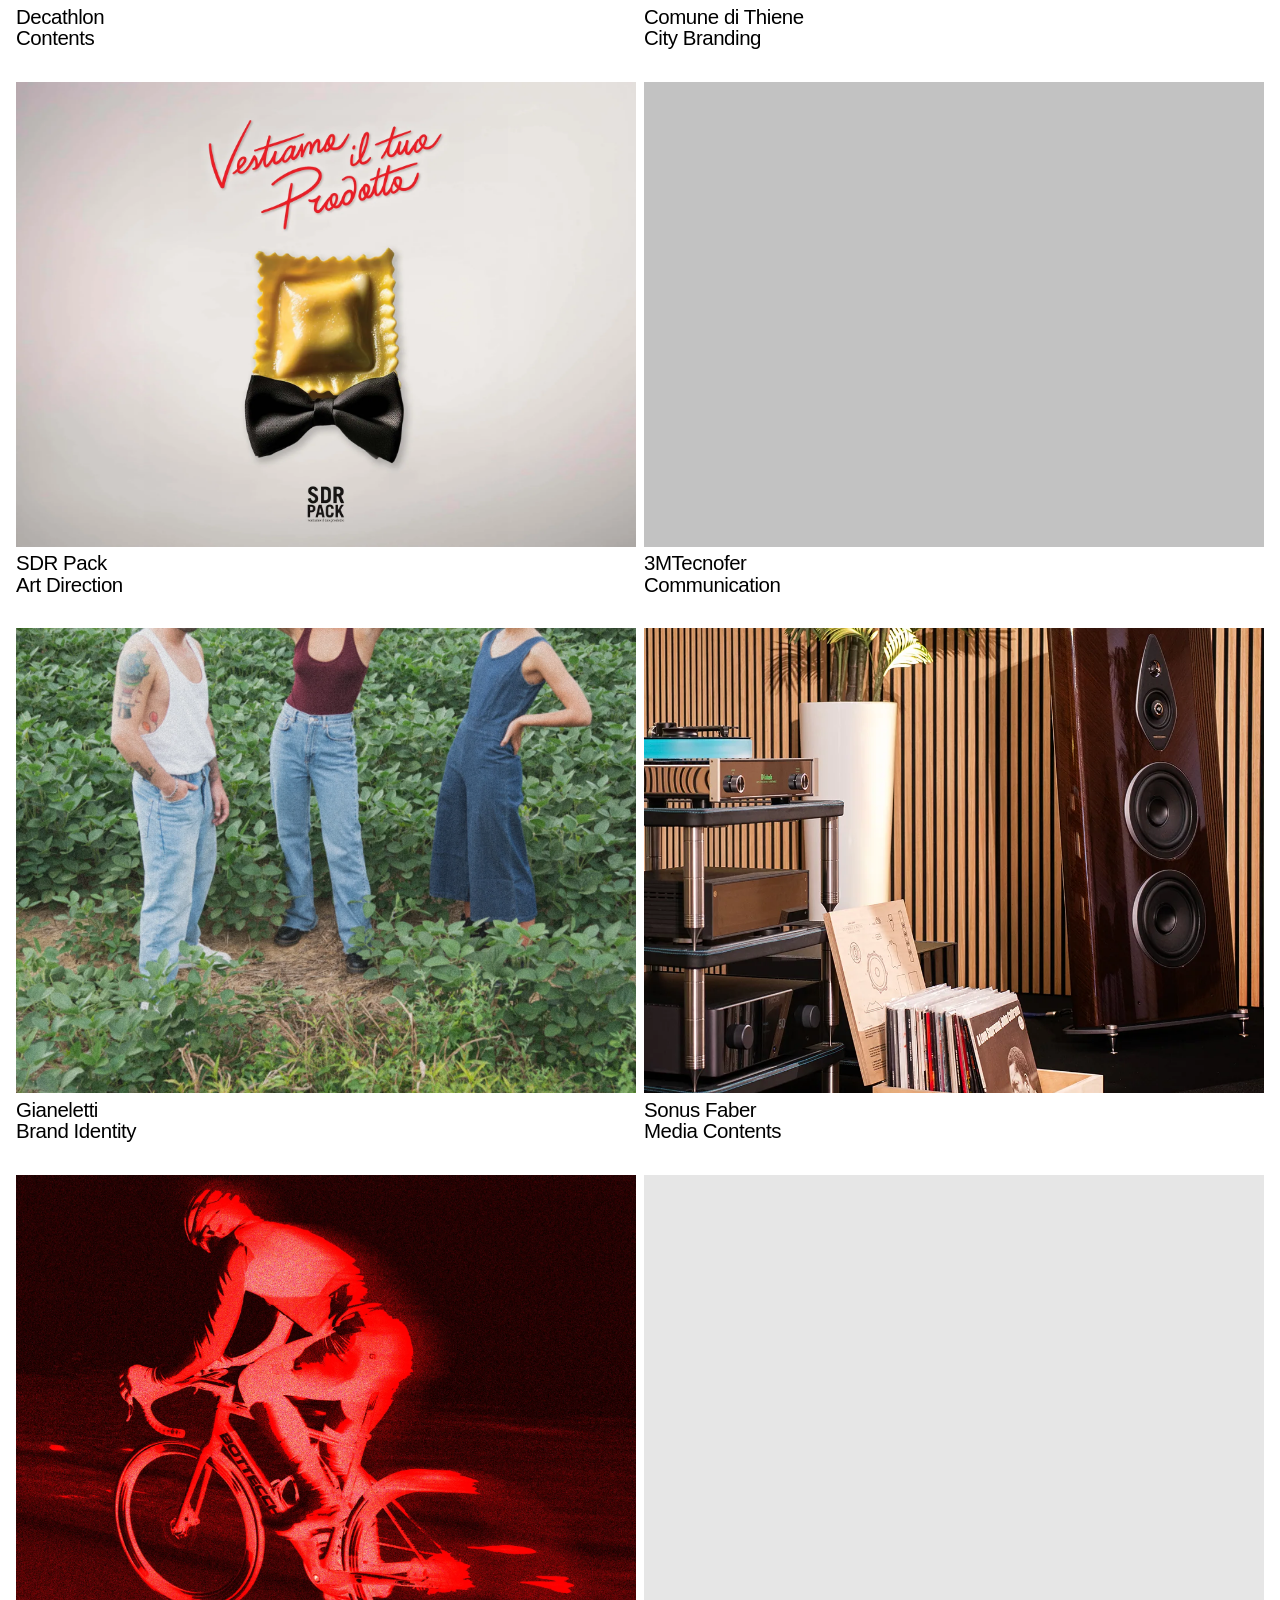
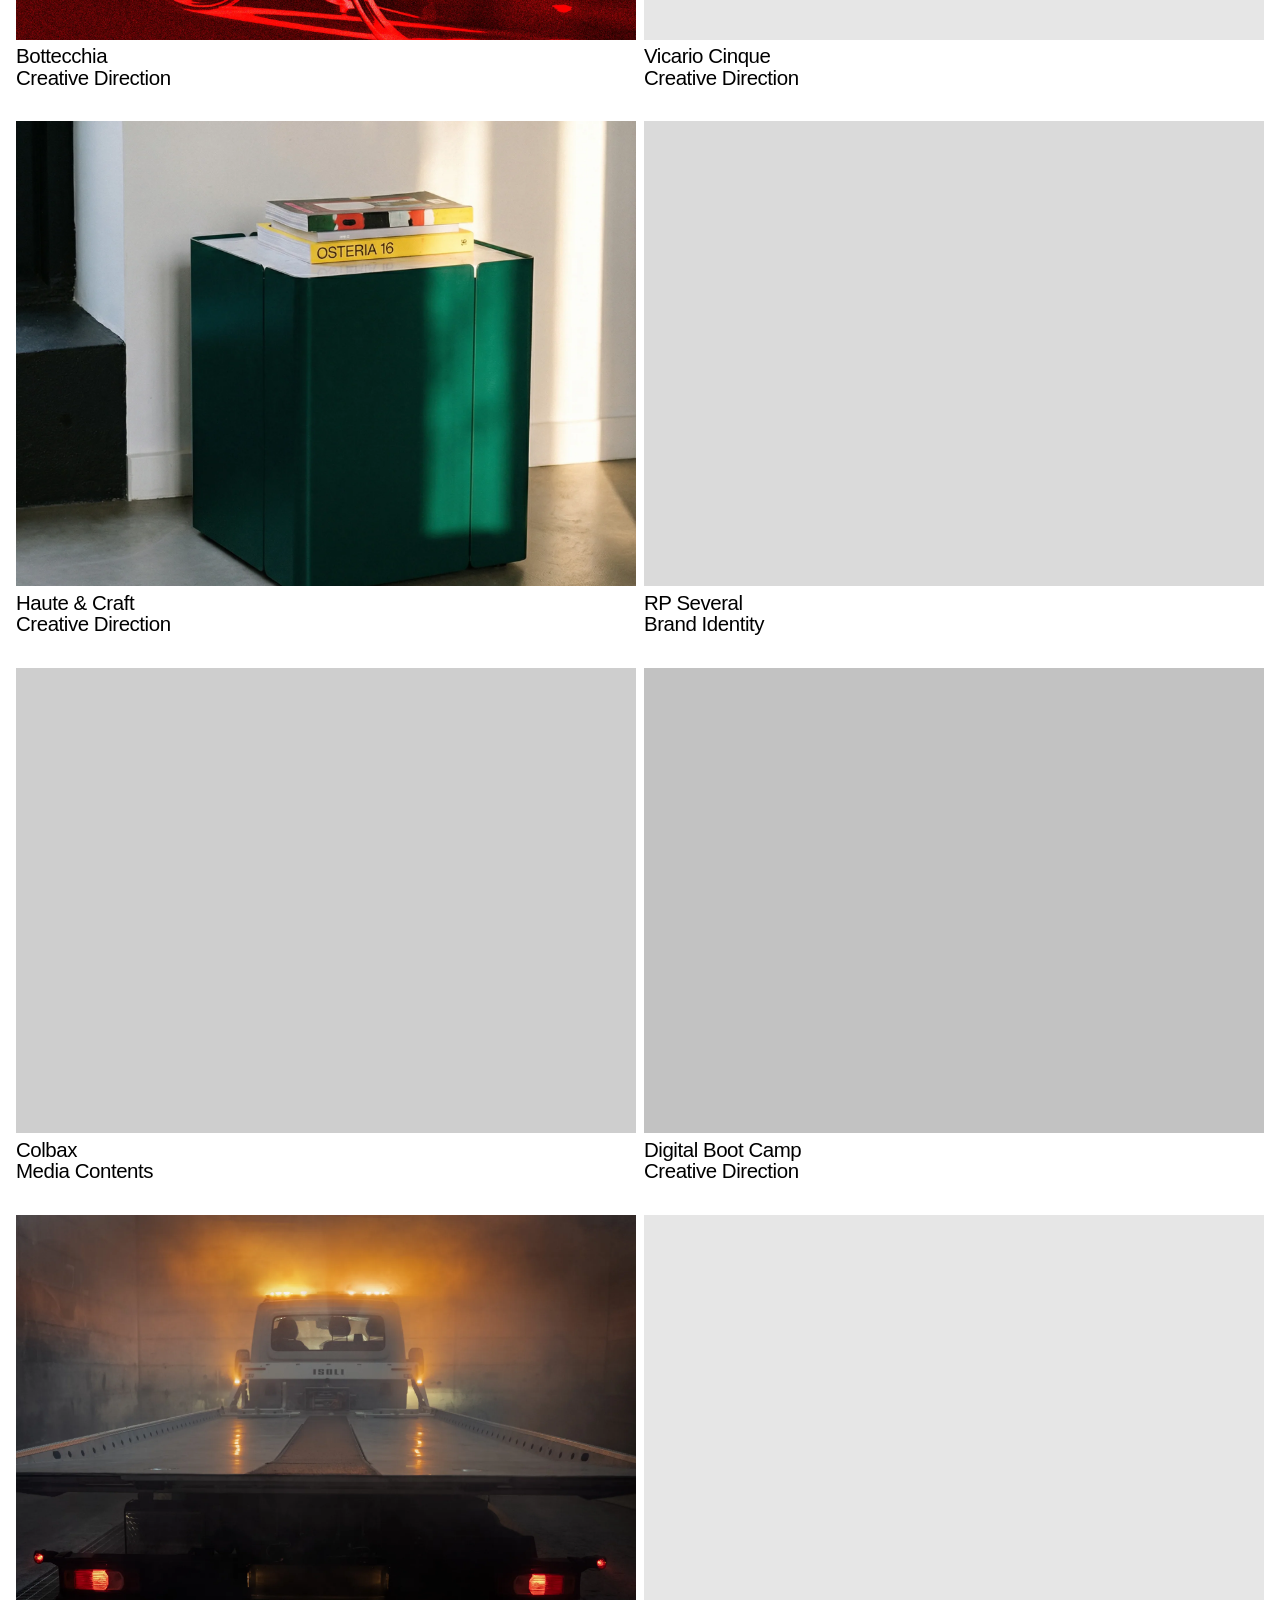
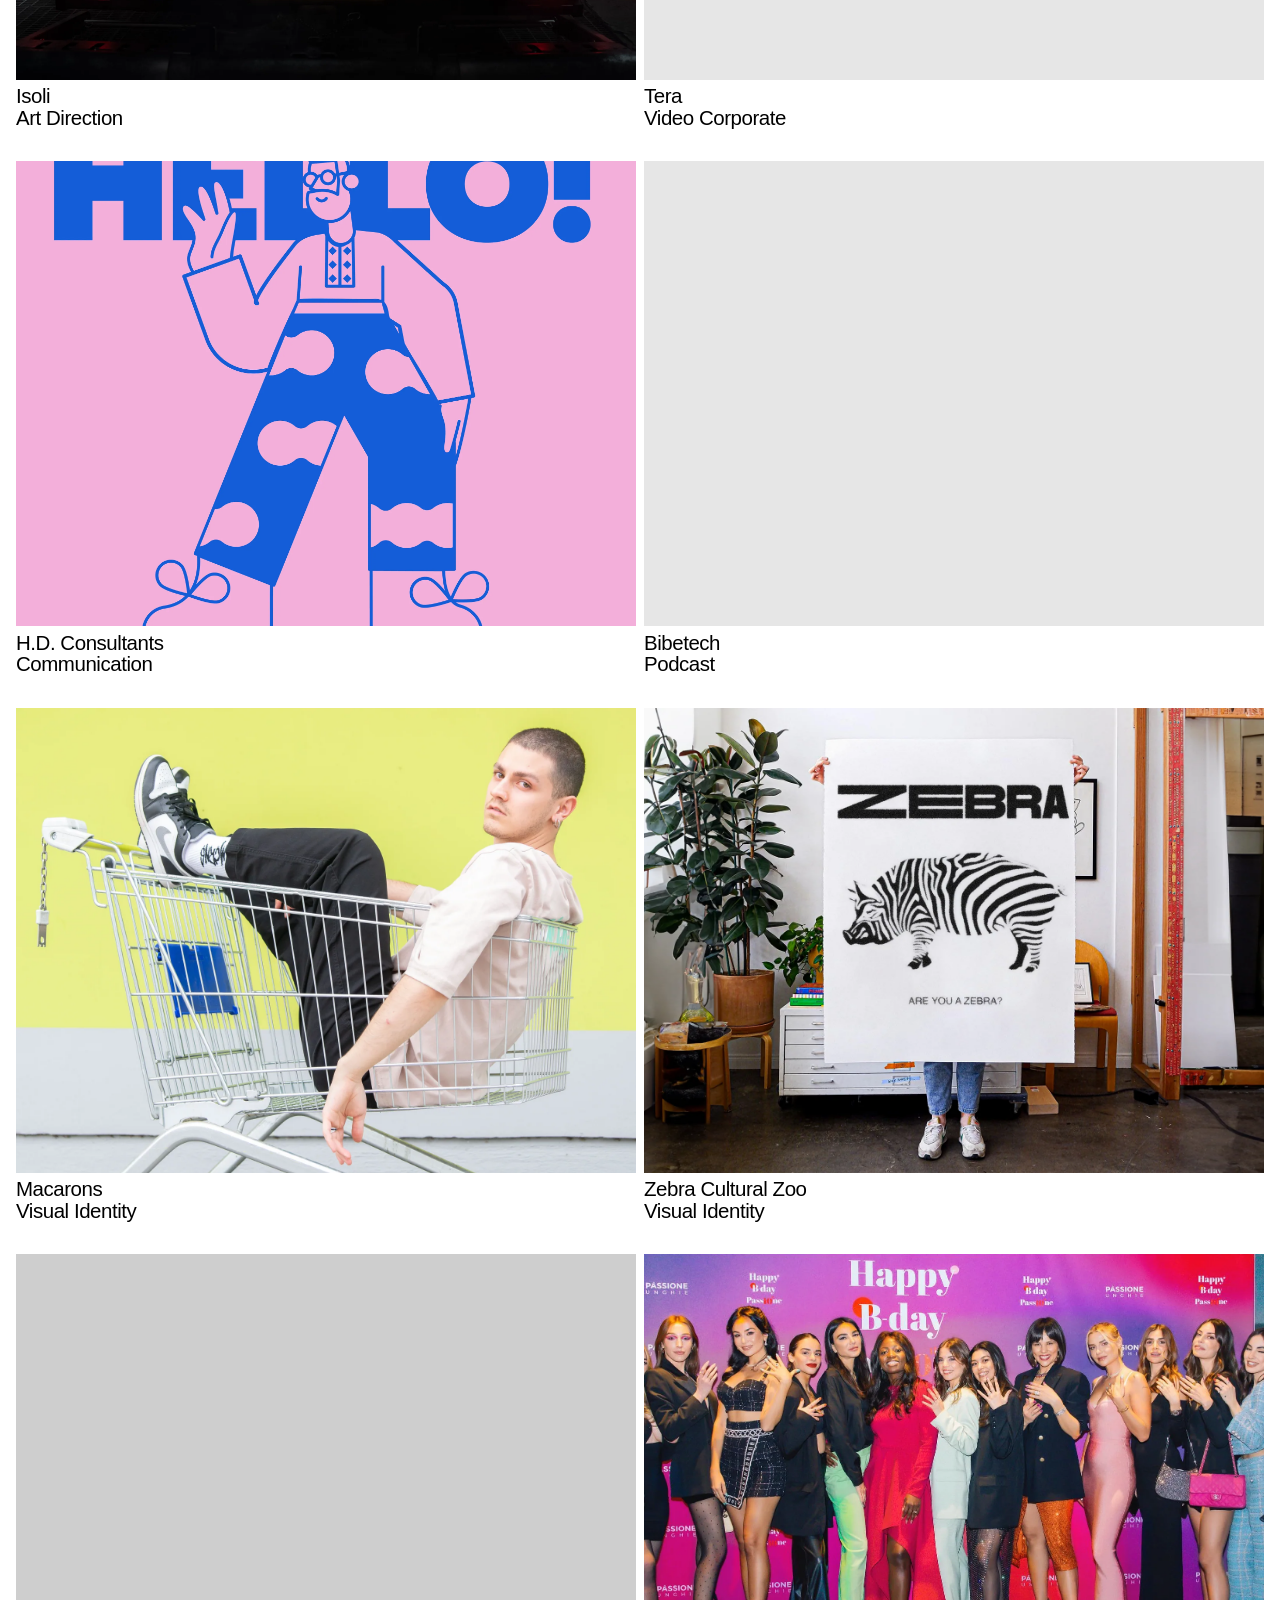
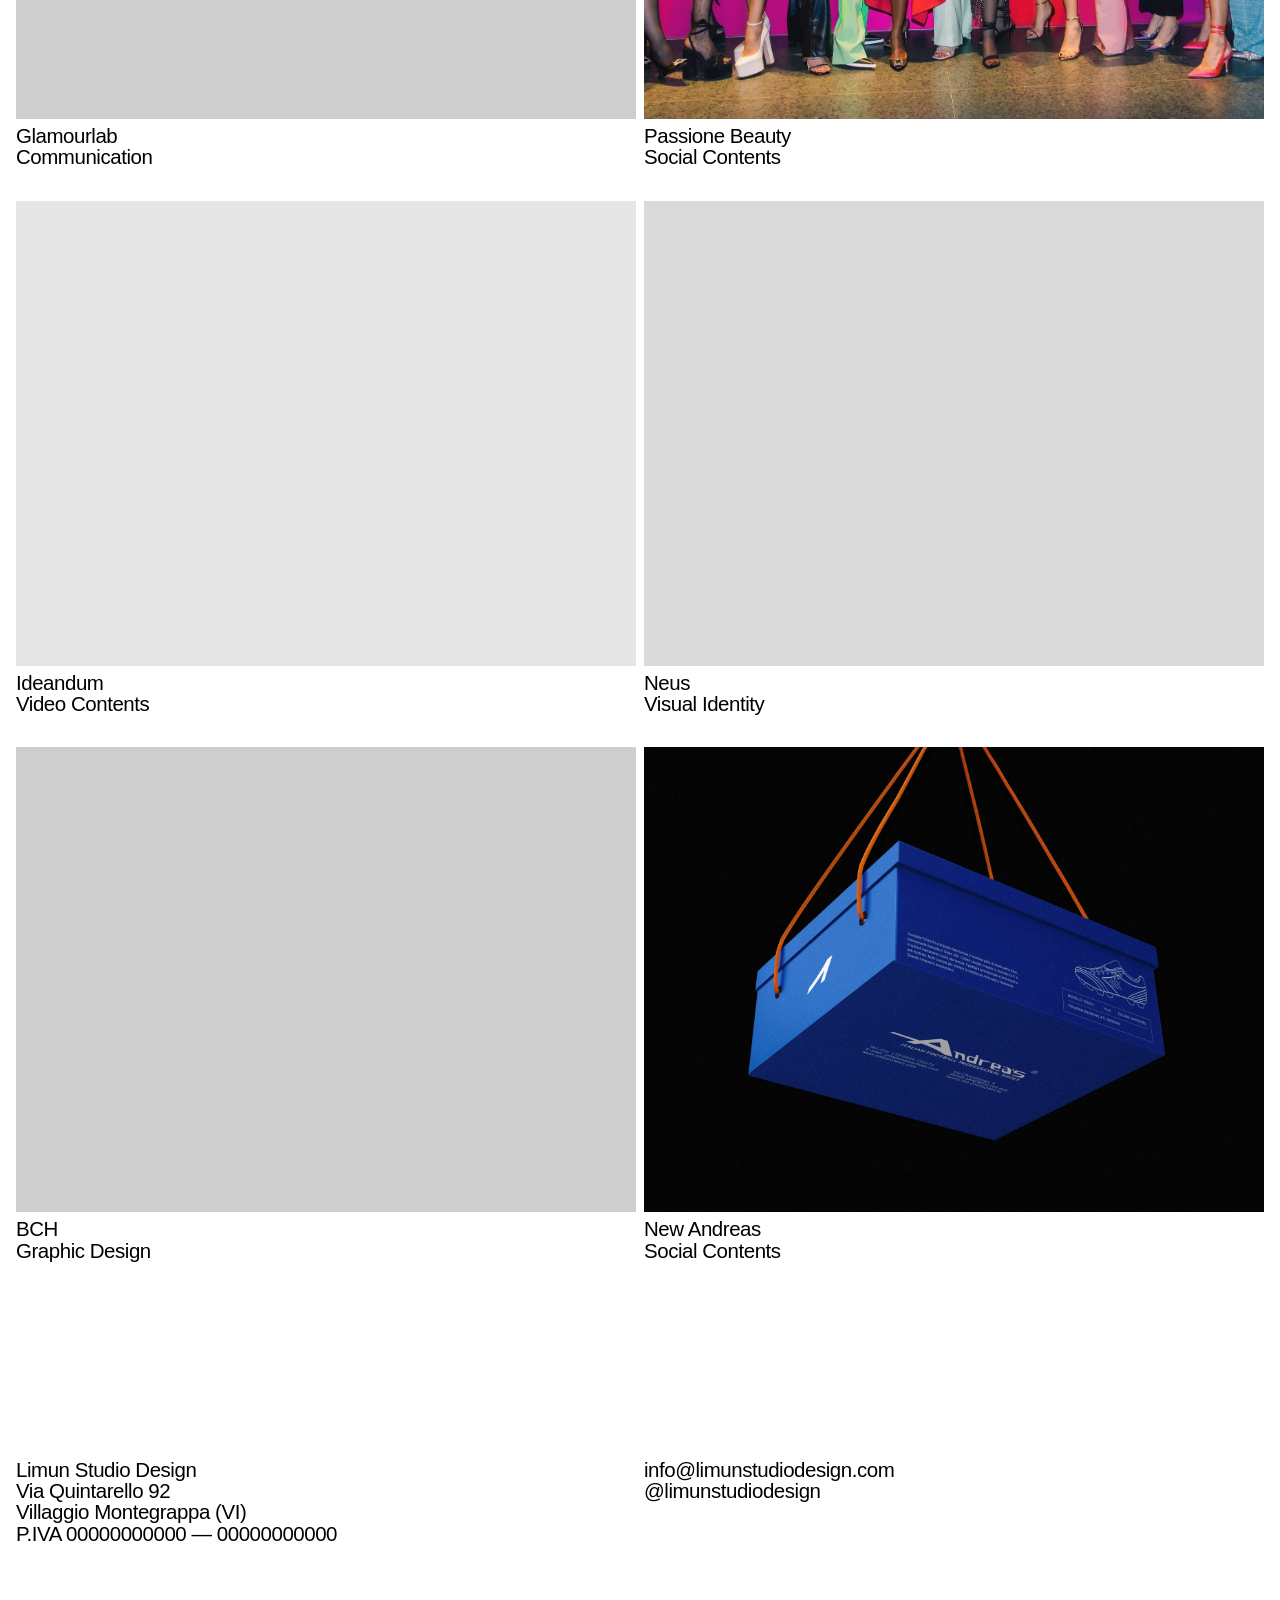
==== commit 57c9fef0: "Bibetech: Sam Mohamed Ali Assistant, striscia aperta sulla Stagione 02; favicon del limone centrato " ====
--- a/index.html
+++ b/index.html
@@ -7,7 +7,7 @@
 <meta name="description" content="Limun Studio Design, studio creativo a Vicenza: fotografia, video, podcast, graphic design e direzione creativa.">
 <!-- Rimuovere questa riga al lancio, quando il sito va su limunstudiodesign.com -->
 <meta name="robots" content="noindex, nofollow">
-<link rel="icon" href="data:image/svg+xml,<svg xmlns=%22http://www.w3.org/2000/svg%22 viewBox=%220 0 100 100%22><text y=%22.9em%22 font-size=%2290%22>🍋</text></svg>">
+<link rel="icon" href="data:image/svg+xml,<svg xmlns=%22http://www.w3.org/2000/svg%22 viewBox=%220 0 100 100%22><text x=%2250%22 y=%2254%22 font-size=%2278%22 text-anchor=%22middle%22 dominant-baseline=%22middle%22>🍋</text></svg>">
 <link rel="stylesheet" href="/assets/site.css">
 <script src="/assets/site.js" defer></script>
 </head>
--- a/assets/site.css
+++ b/assets/site.css
@@ -3,7 +3,7 @@
 :root{
   --bg:#ffffff;
   --fg:#000000;
-  --sel:#ffff00;
+  --sel:#ffff00; --mute:#b4b4b4;
   --ph1:#e6e6e6; --ph2:#dadada; --ph3:#cecece; --ph4:#c2c2c2;
   --sans:Helvetica, "Helvetica Neue", Arial, "Nimbus Sans", "Liberation Sans", sans-serif;
   --t:clamp(16px, 1.6vw, 25px);
@@ -140,7 +140,12 @@
 .ext-off{display:flex;align-items:center;justify-content:center}
 /* Archive: indice di tutti i lavori */
 .arc{font-size:.72em;line-height:1.25}
-.arc-r{display:grid;grid-template-columns:4.2em minmax(0,1.3fr) minmax(0,1.3fr) minmax(0,1fr) minmax(0,3fr) 6.5em;column-gap:12px;padding-block:5px 6px;border-top:1px solid var(--fg)}
+.arc-r{display:grid;grid-template-columns:2.2em minmax(0,1.3fr) minmax(0,1.3fr) minmax(0,1fr) minmax(0,3fr) 6.5em;column-gap:12px;padding-block:5px 6px;border-top:1px solid var(--fg);transition:color .2s}
+.arc:has(a.arc-r:hover) a.arc-r:not(:hover){color:var(--mute)}
+.arc-d > span{display:inline-block;white-space:nowrap}
+.arc-d.mq{text-overflow:clip}
+.arc-d.mq > span{animation:arcmq var(--s,6s) linear .25s infinite alternate}
+@keyframes arcmq{to{transform:translateX(var(--d,0))}}
 .arc-r > span{min-width:0;overflow:hidden;text-overflow:ellipsis;white-space:nowrap}
 .arc-r > span:last-child{text-align:right}
 .arc-hd{border-top:0;padding-bottom:4px;align-items:end}
@@ -149,7 +154,7 @@
 .arc a.arc-r:last-child{border-bottom:1px solid var(--fg)}
 @media (max-width:640px){
   .arc{font-size:.8em}
-  .arc-r{grid-template-columns:3.6em minmax(0,1fr) minmax(0,1fr) 4.6em;column-gap:8px}
+  .arc-r{grid-template-columns:2.3em minmax(0,1fr) minmax(0,1fr) 4.6em;column-gap:8px}
   .arc-r > span:nth-child(3),.arc-r > span:nth-child(5){display:none}
 }
 /* Impaginazione automatica dei media */
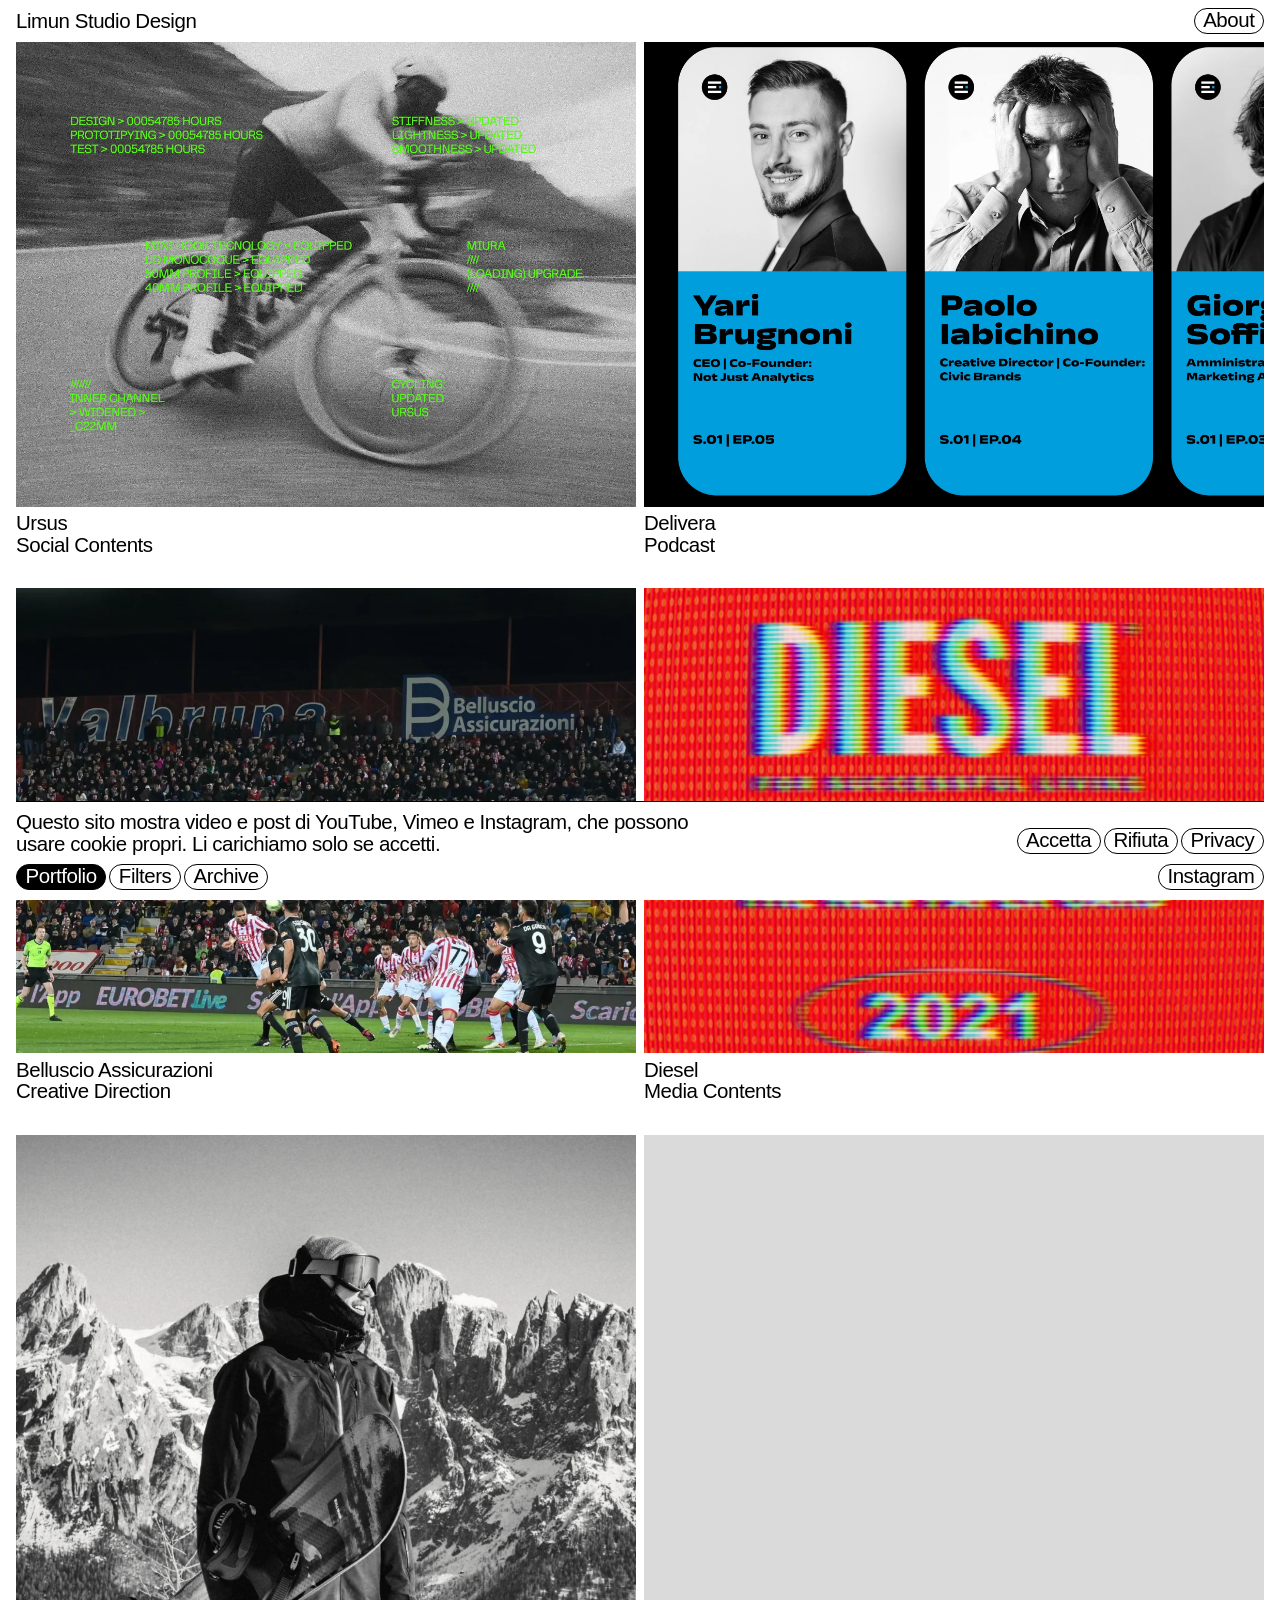
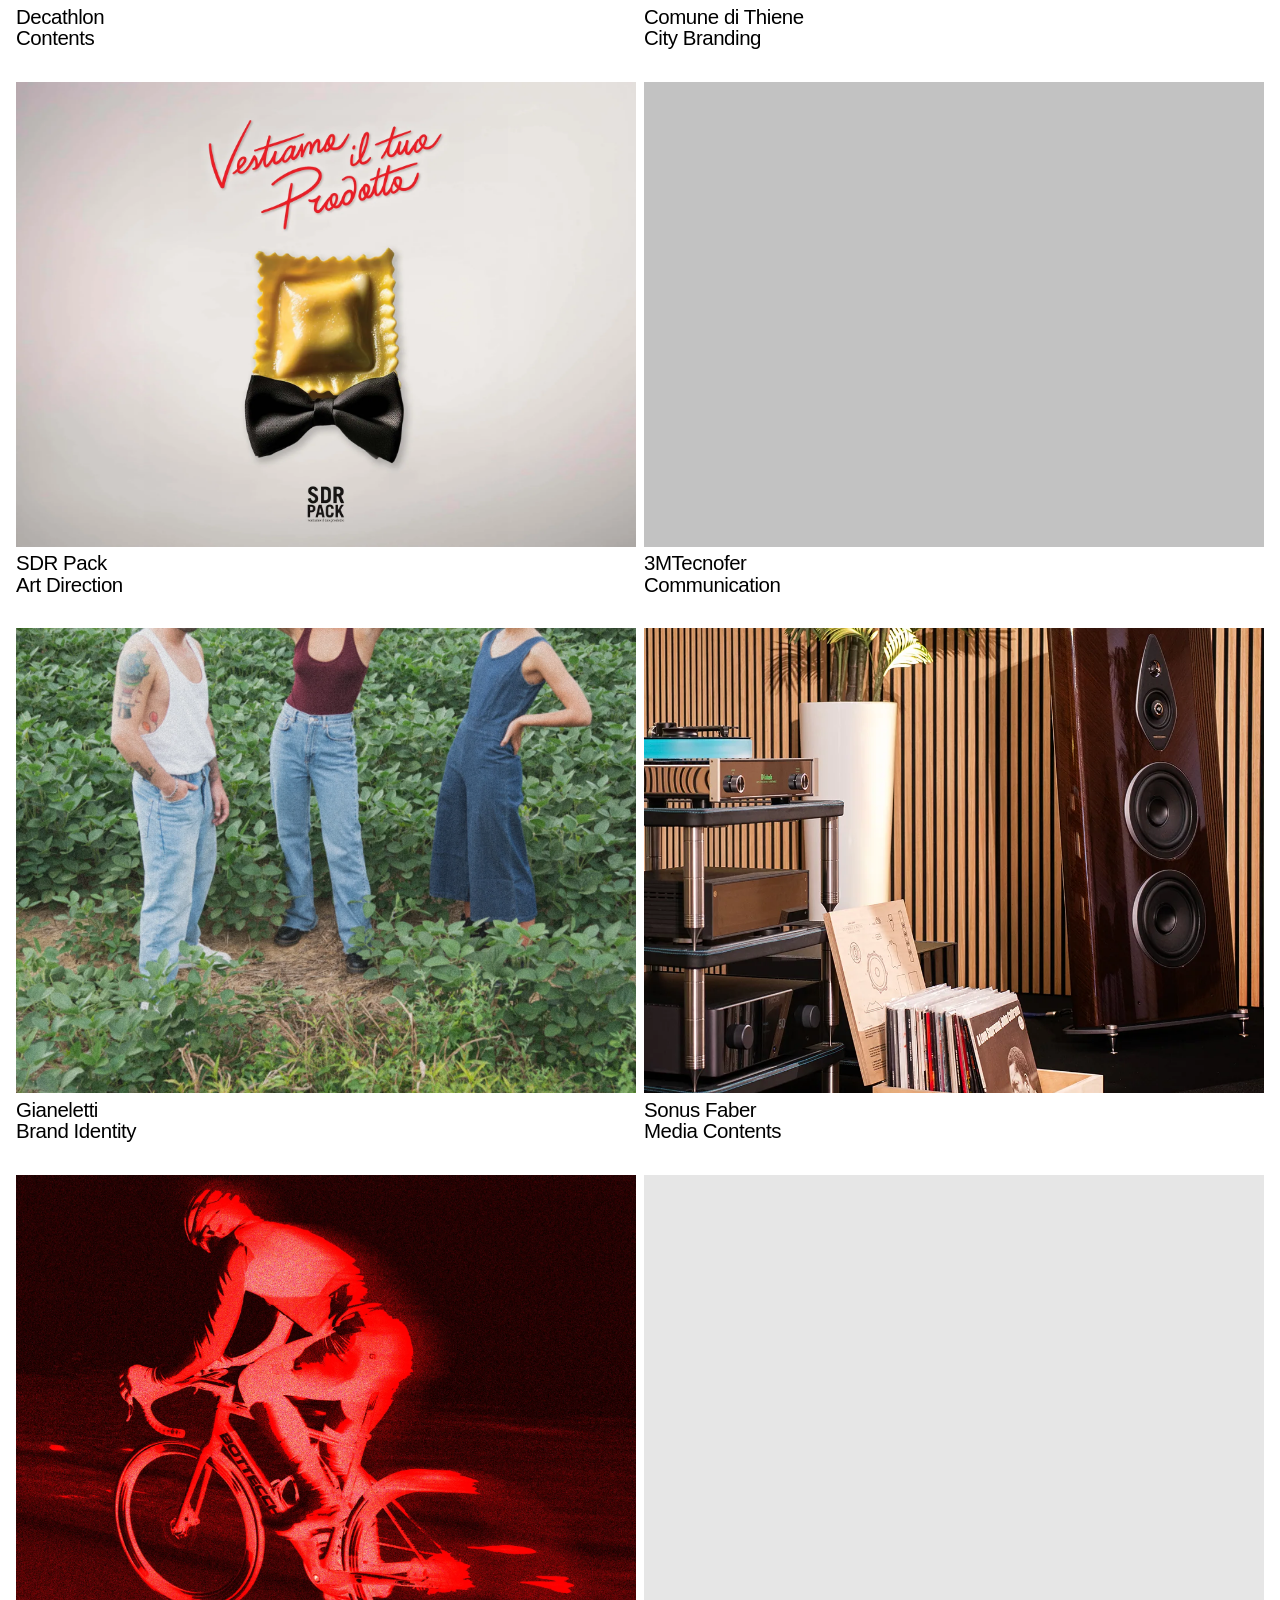
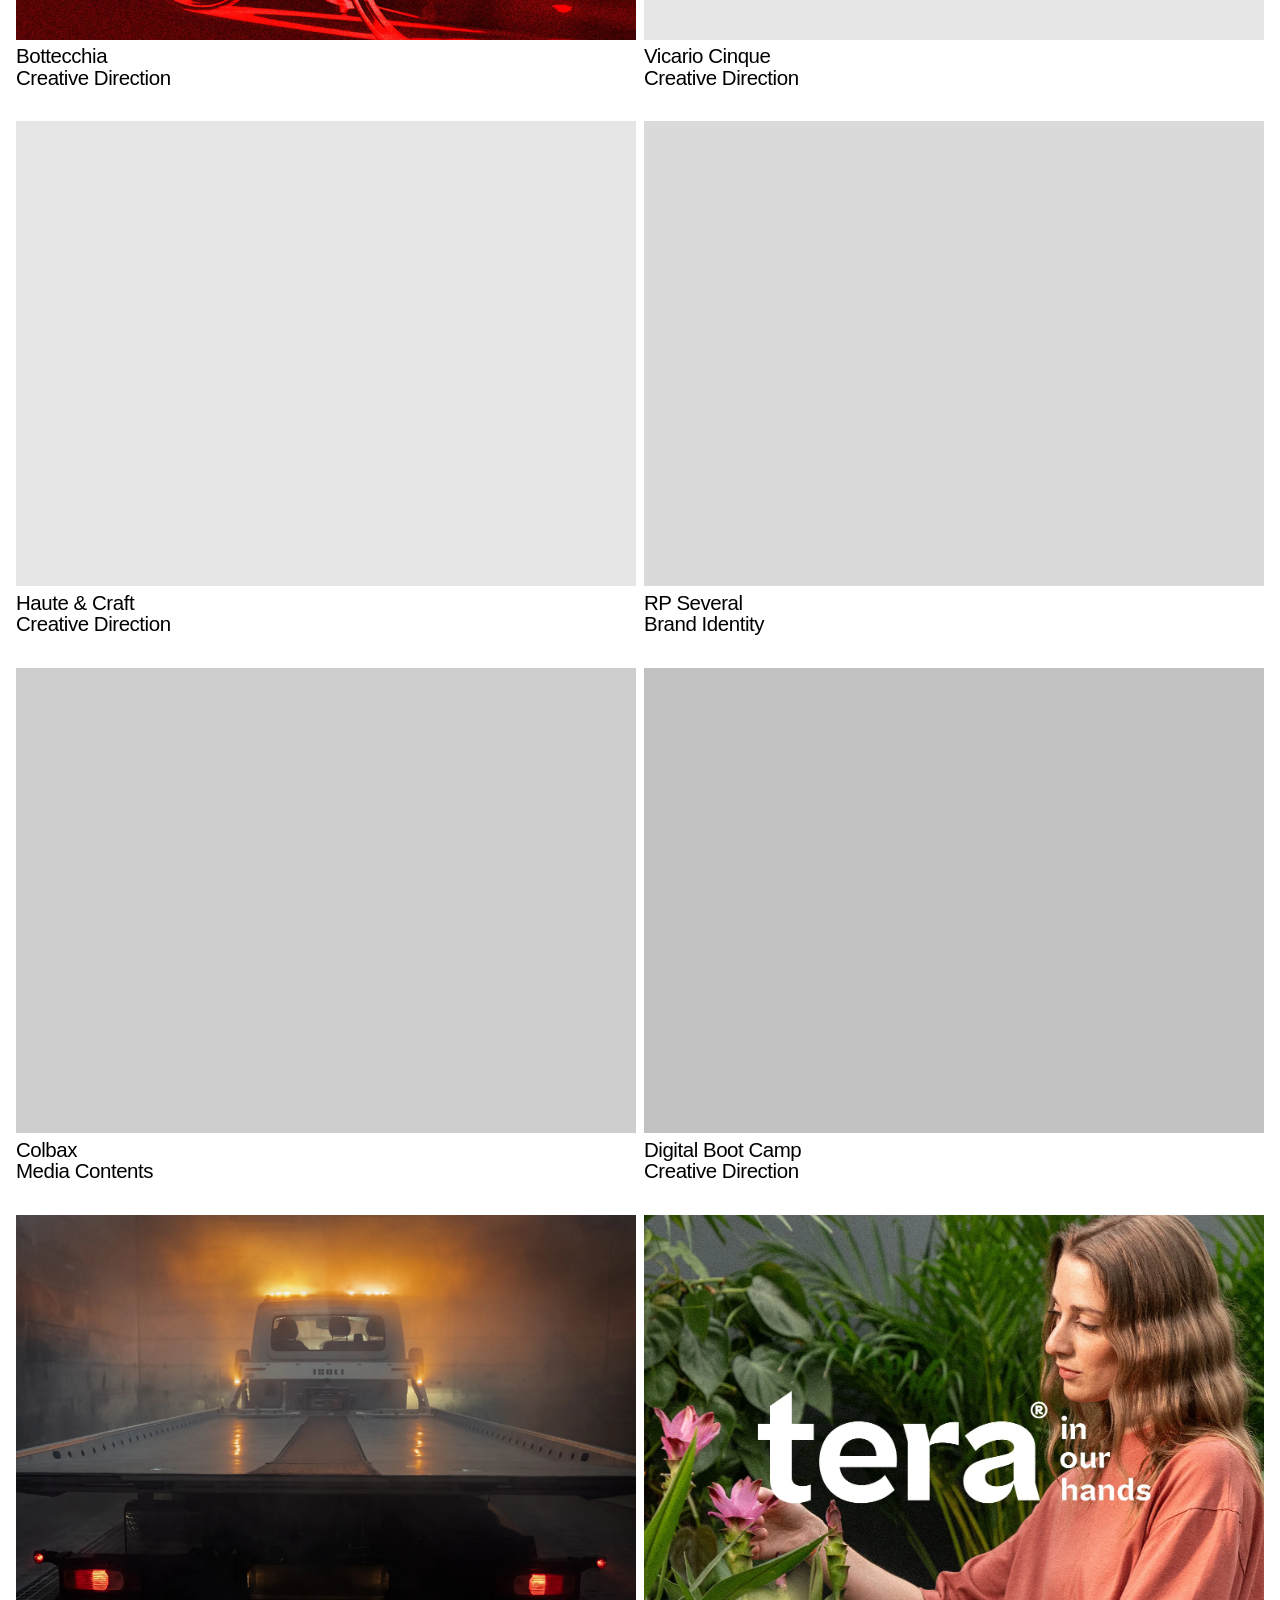
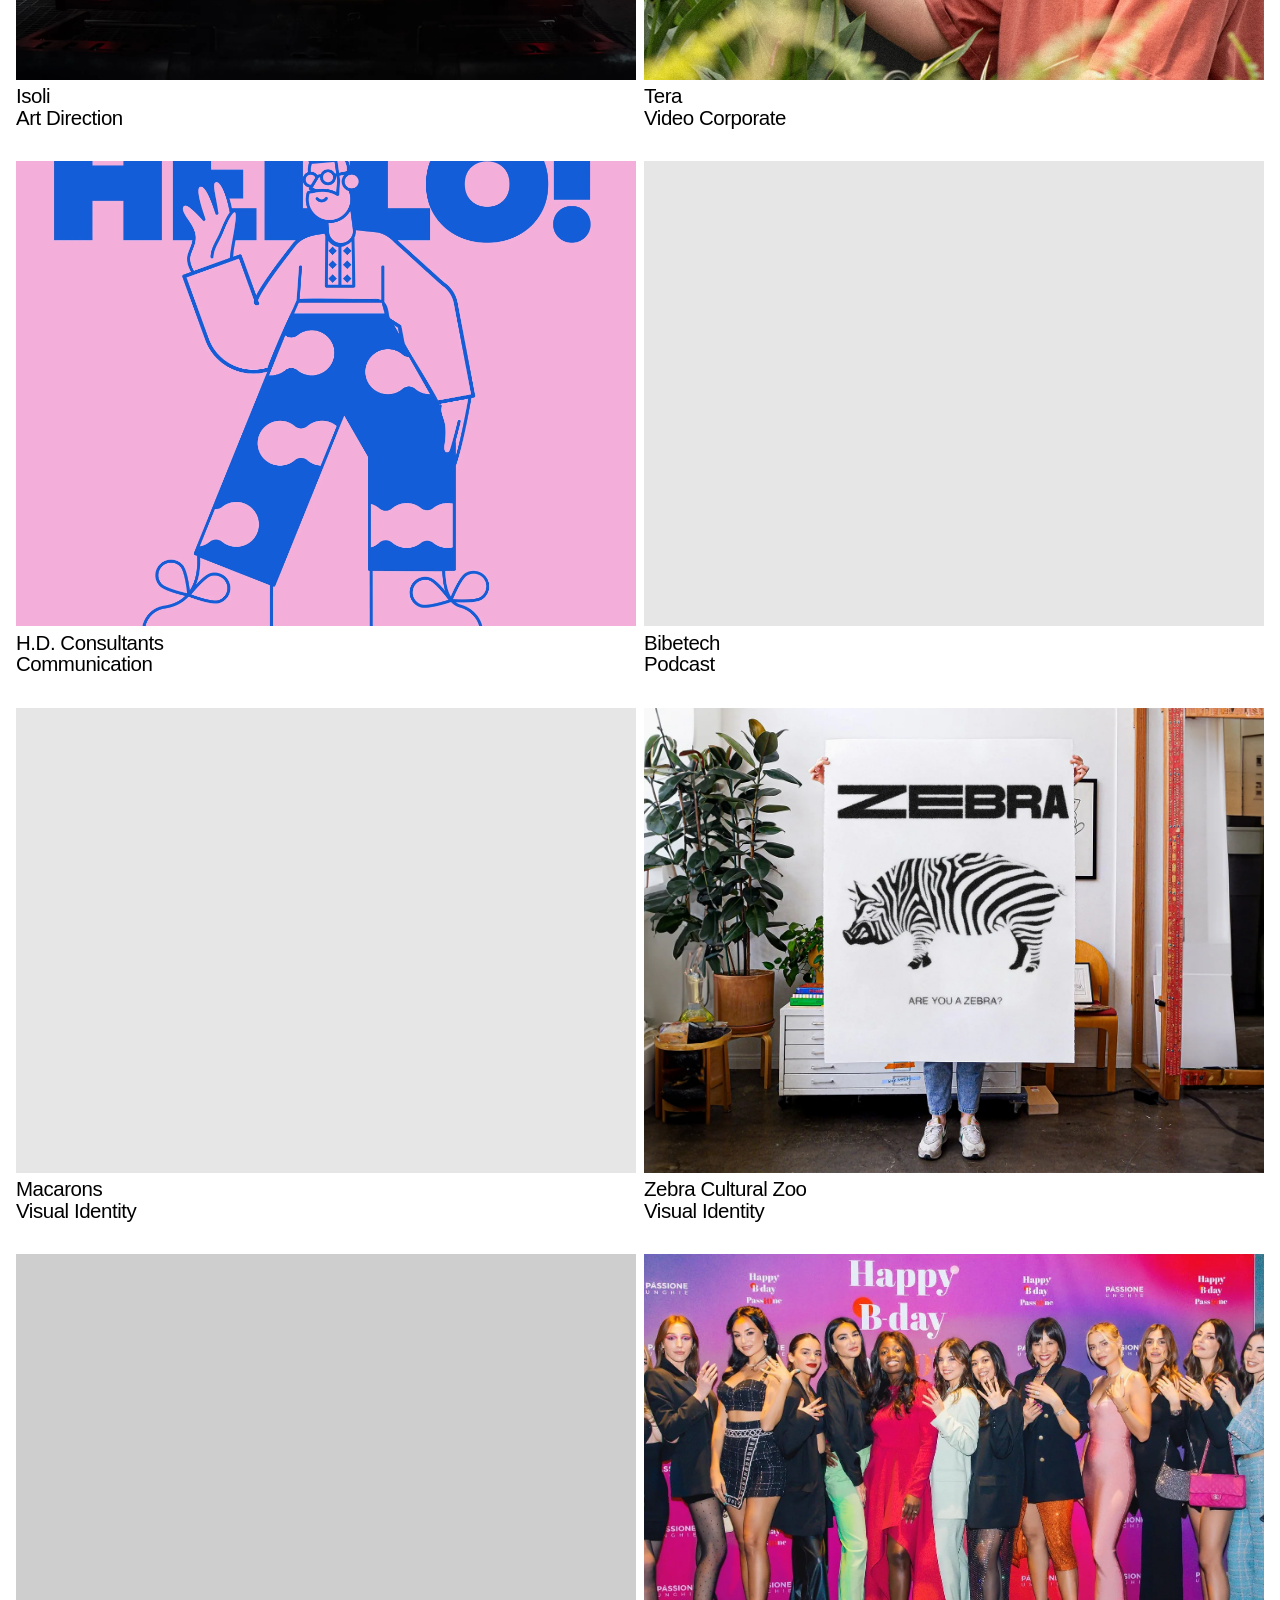
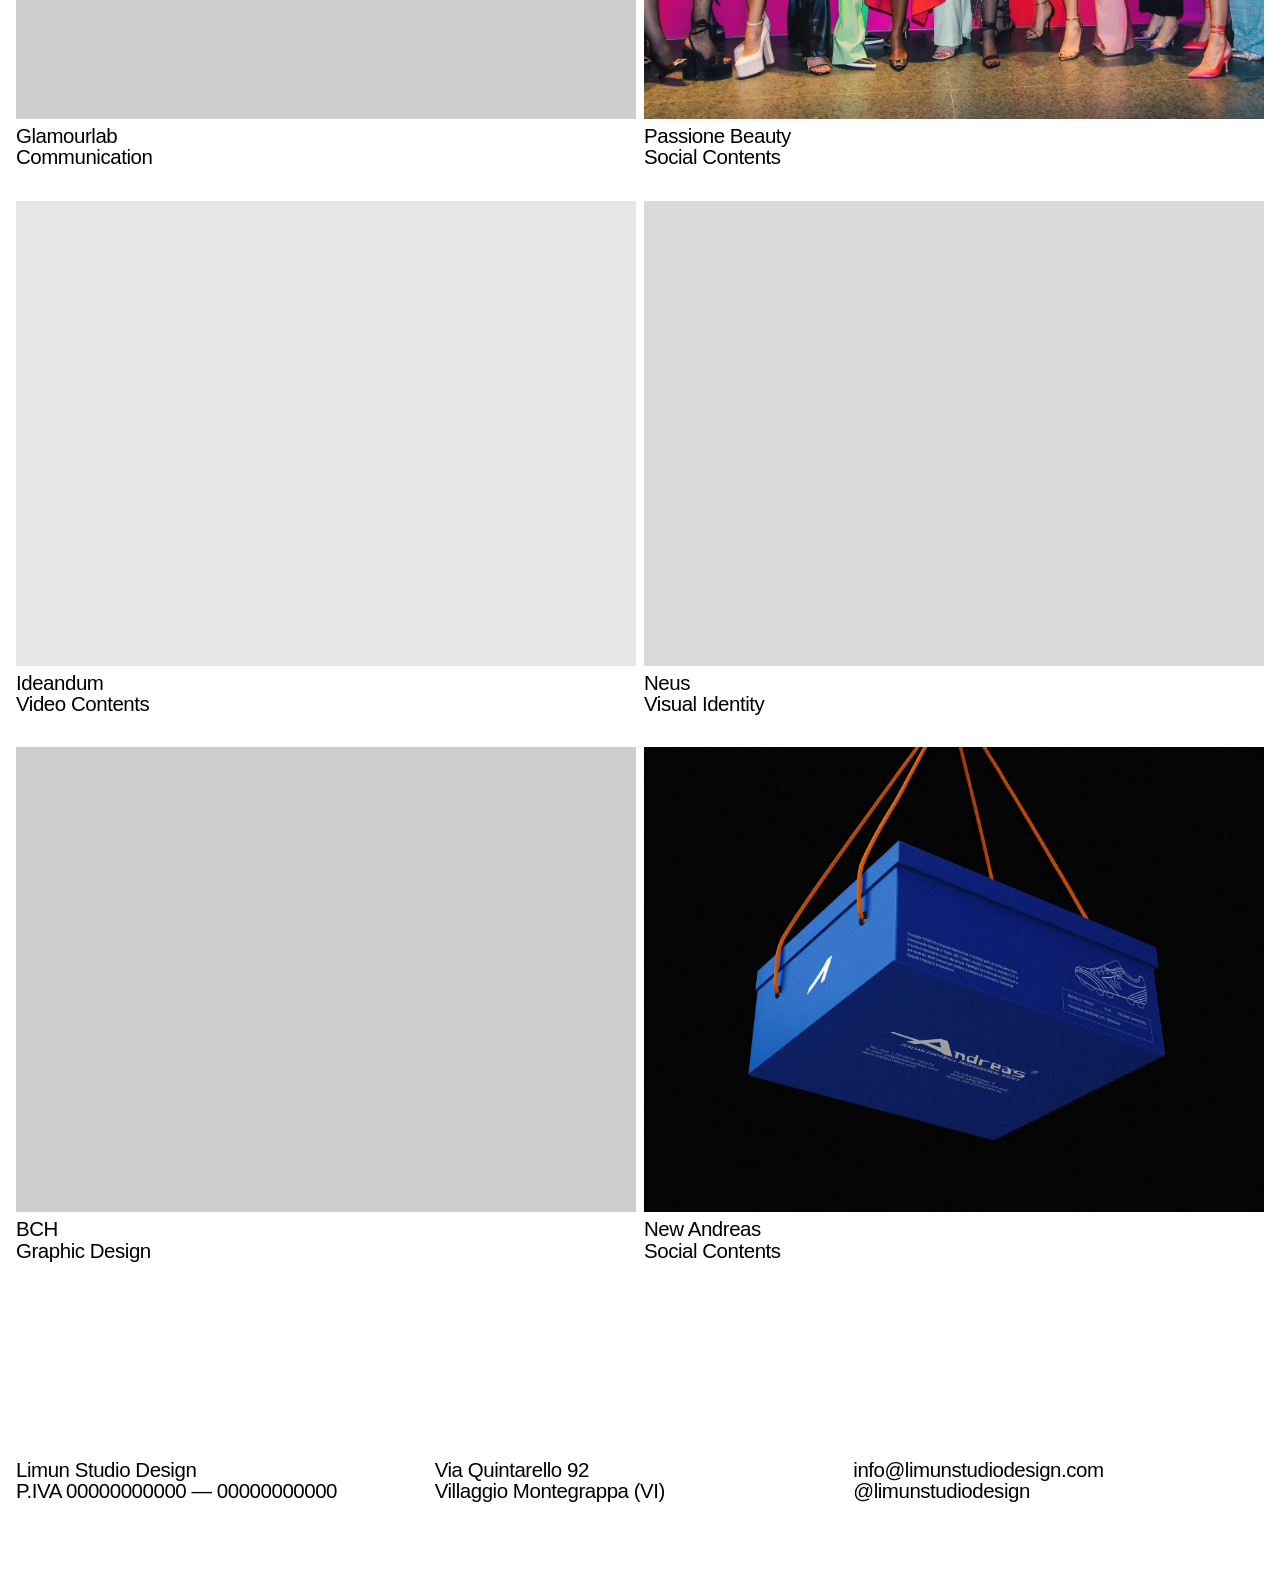
==== commit 11697521: "Footer in tre blocchi; niente spazio sopra le pagine; Decathlon: foto selezionate e copertina T06 Co" ====
--- a/index.html
+++ b/index.html
@@ -25,7 +25,7 @@
 
 <main id="app"></main>
 
-<footer class="foot g2" id="foot"></footer>
+<footer class="foot" id="foot"></footer>
 
 <nav class="dock" aria-label="Main">
   <div class="fbar" id="fbar" hidden></div>
--- a/assets/site.css
+++ b/assets/site.css
@@ -50,6 +50,7 @@
 .i4 > *{min-width:0}
 .ipills{display:flex;gap:3px;margin-top:1em}
 .team,.ct{margin-top:.6em}
+.info-c .ctc p{margin:0}
 .info-c p + p{margin-top:.8em}
 
 /* Pillole in basso */
@@ -63,8 +64,7 @@
 
 /* Pagine */
 #app{padding-bottom:12vh;min-height:60vh}
-.view{padding-top:clamp(10px,1.6vw,24px)}
-body[data-view="home"] .view{padding-top:0}
+.view{padding-top:0}
 .g2{display:grid;grid-template-columns:repeat(2,minmax(0,1fr));column-gap:8px;row-gap:clamp(20px,2.6vw,40px)}
 .g2 > *{min-width:0}
 .tile{display:flex;flex-direction:column;gap:.28em}
@@ -136,7 +136,9 @@
 
 /* Contact e footer */
 .blocks{display:flex;flex-direction:column;gap:1em;max-width:19em}
-.foot{margin-top:clamp(64px,10vh,140px);padding-bottom:80px}
+.foot{margin-top:clamp(64px,10vh,140px);padding-bottom:80px;display:grid;grid-template-columns:repeat(3,minmax(0,1fr));column-gap:8px;row-gap:1em}
+.foot > *{min-width:0}
+@media (max-width:640px){ .foot{grid-template-columns:1fr} }
 .ext-off{display:flex;align-items:center;justify-content:center}
 /* Archive: indice di tutti i lavori */
 .arc{font-size:.72em;line-height:1.25}
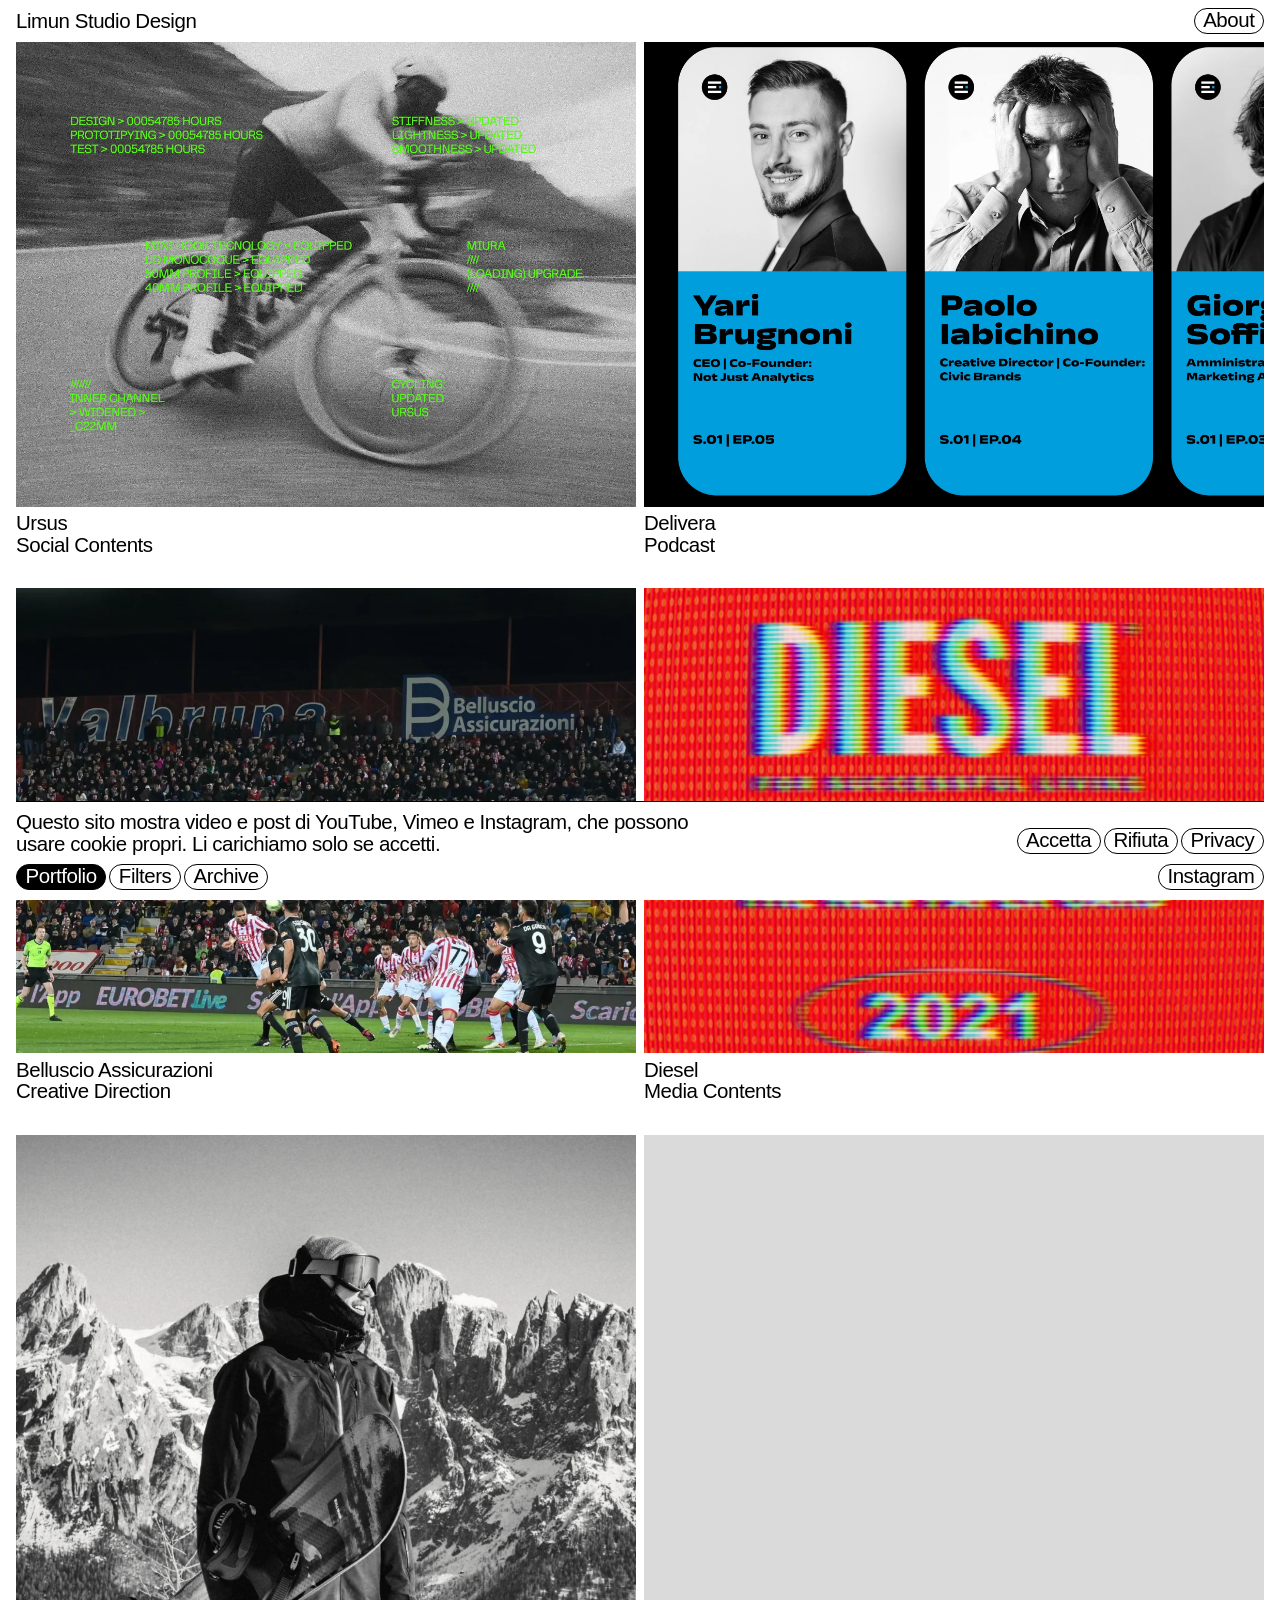
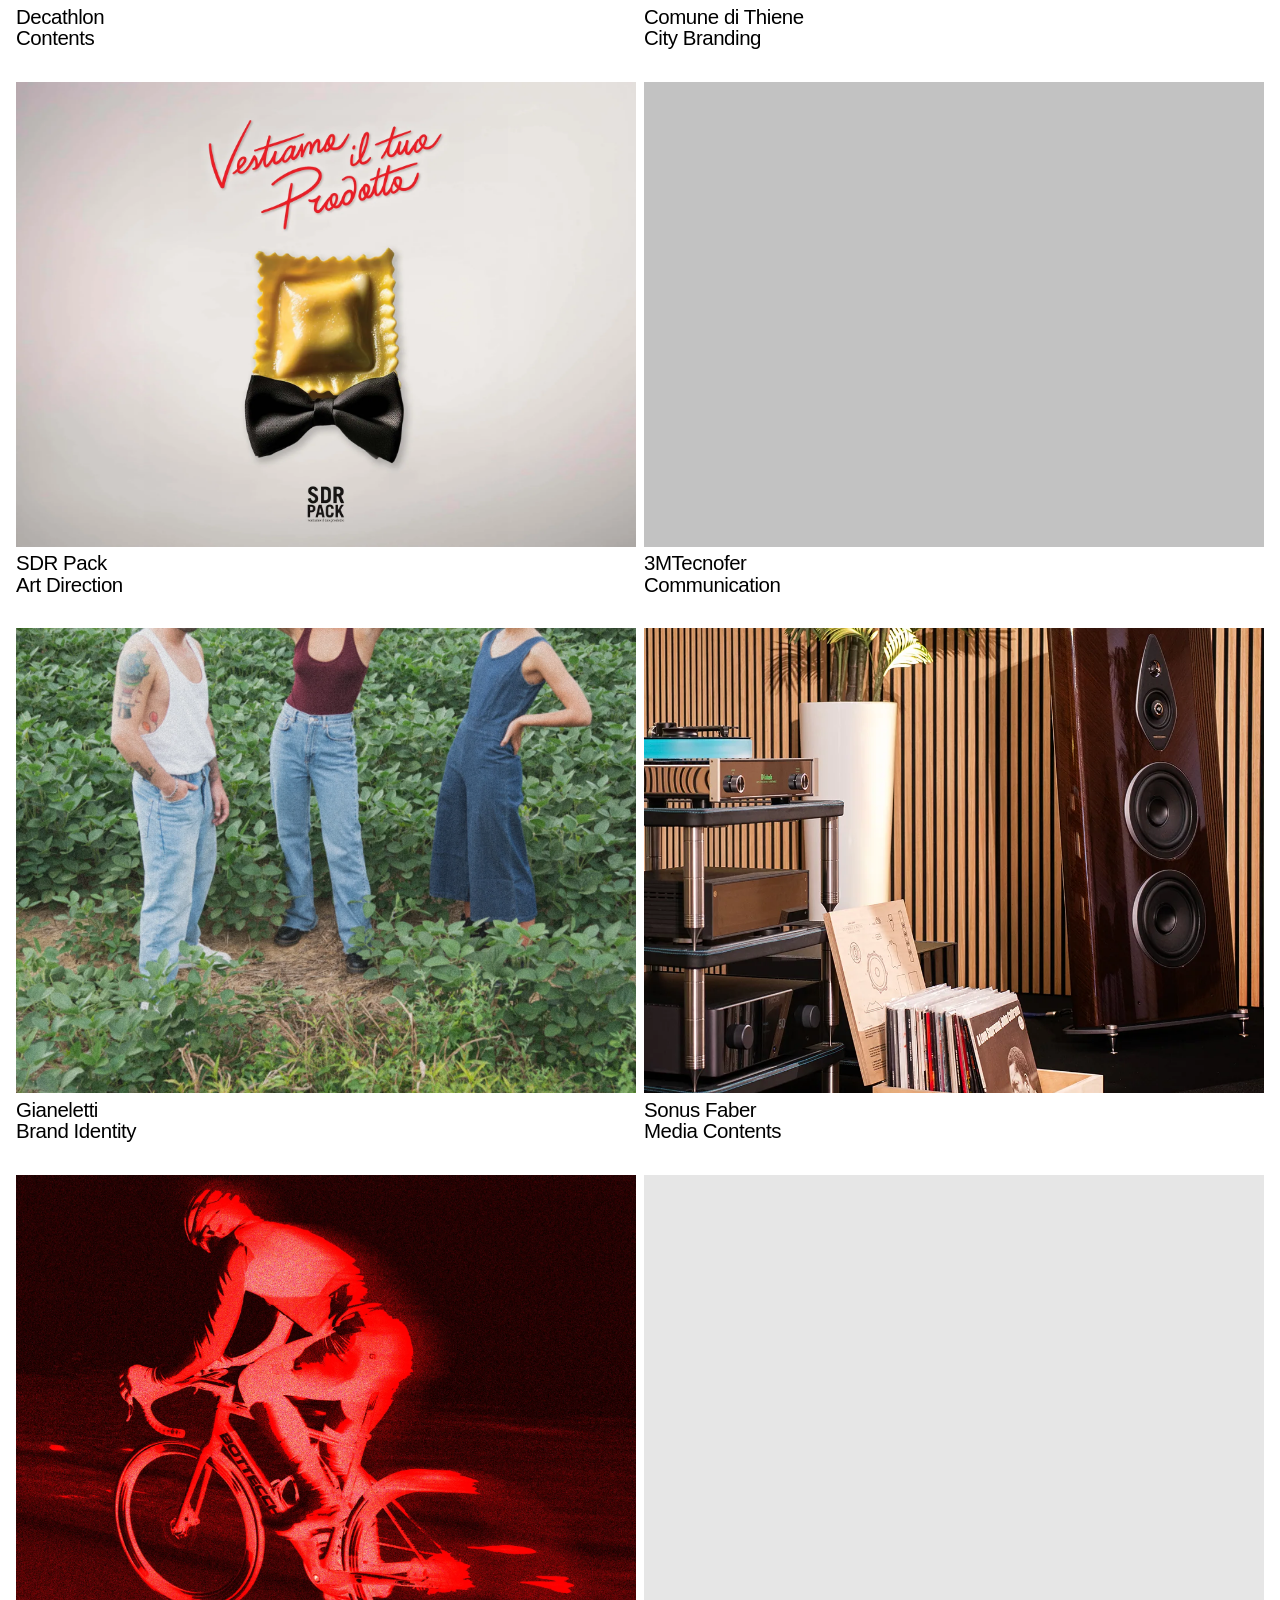
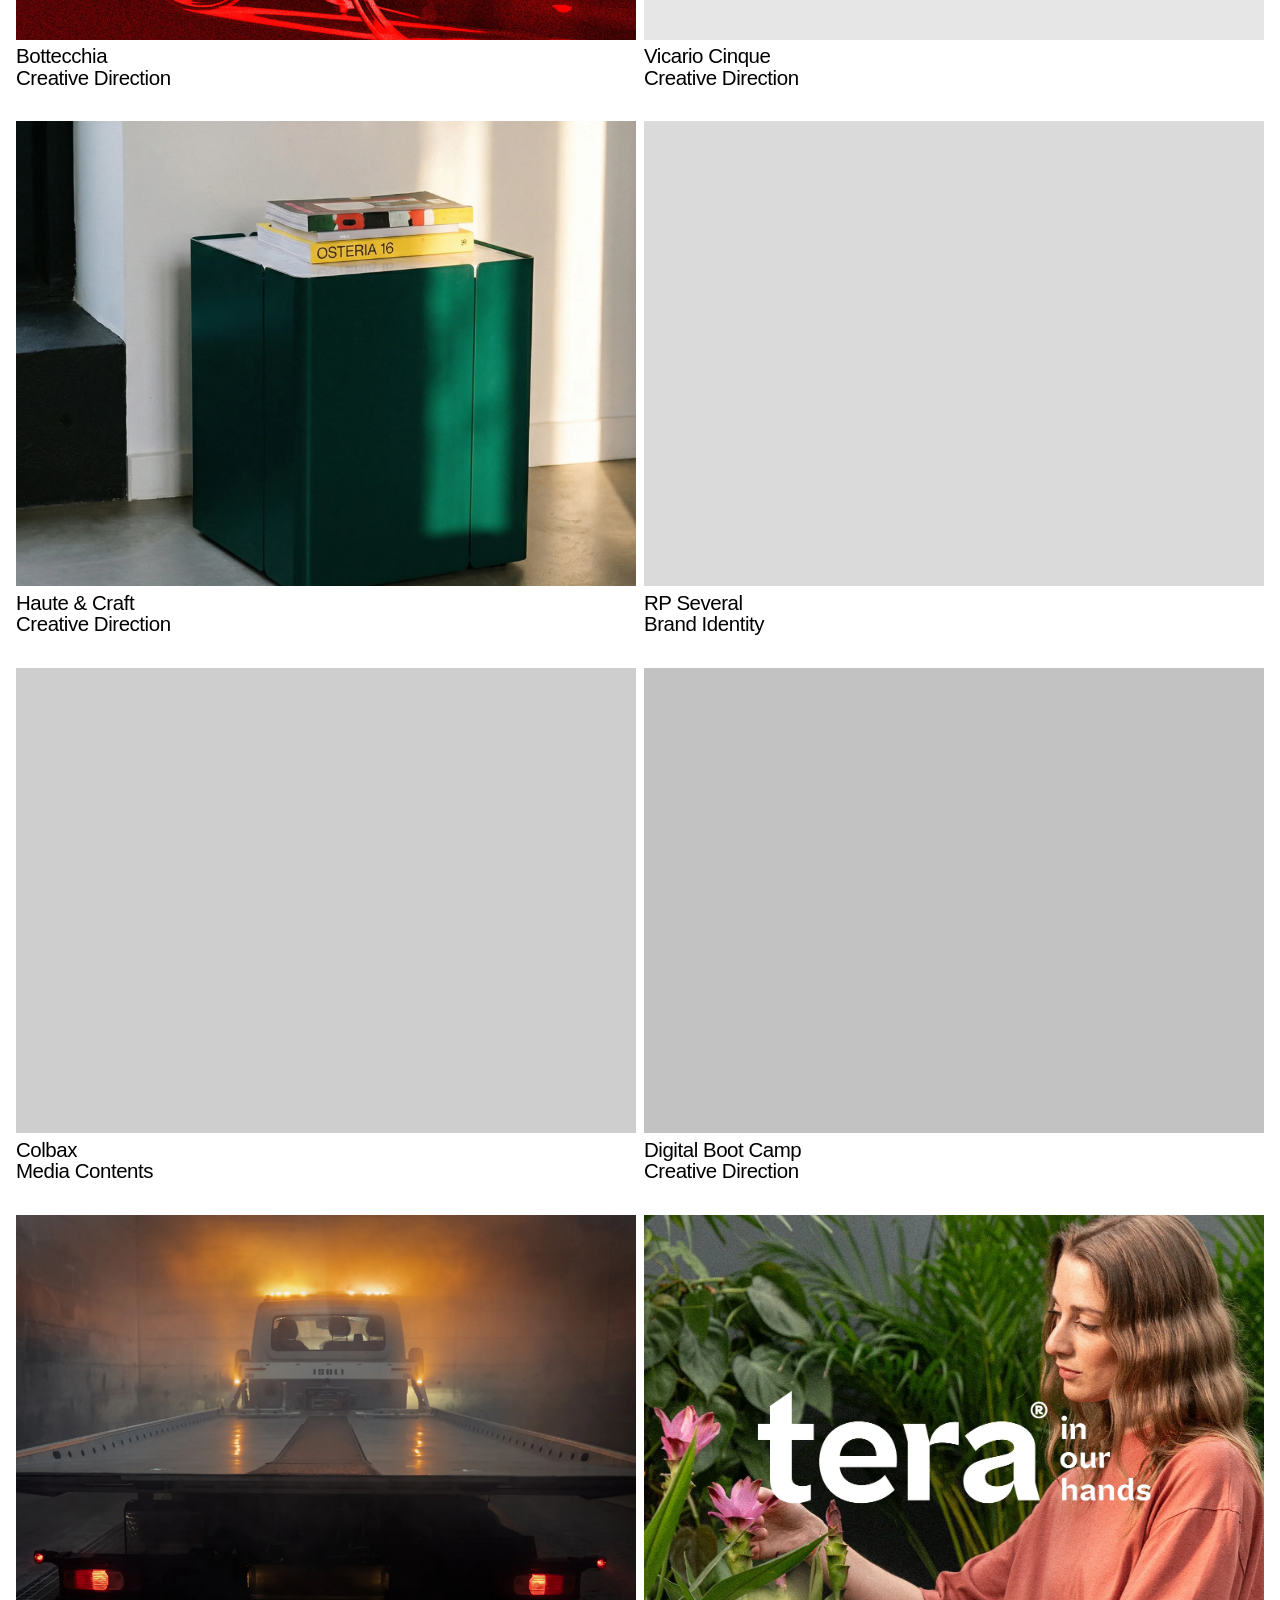
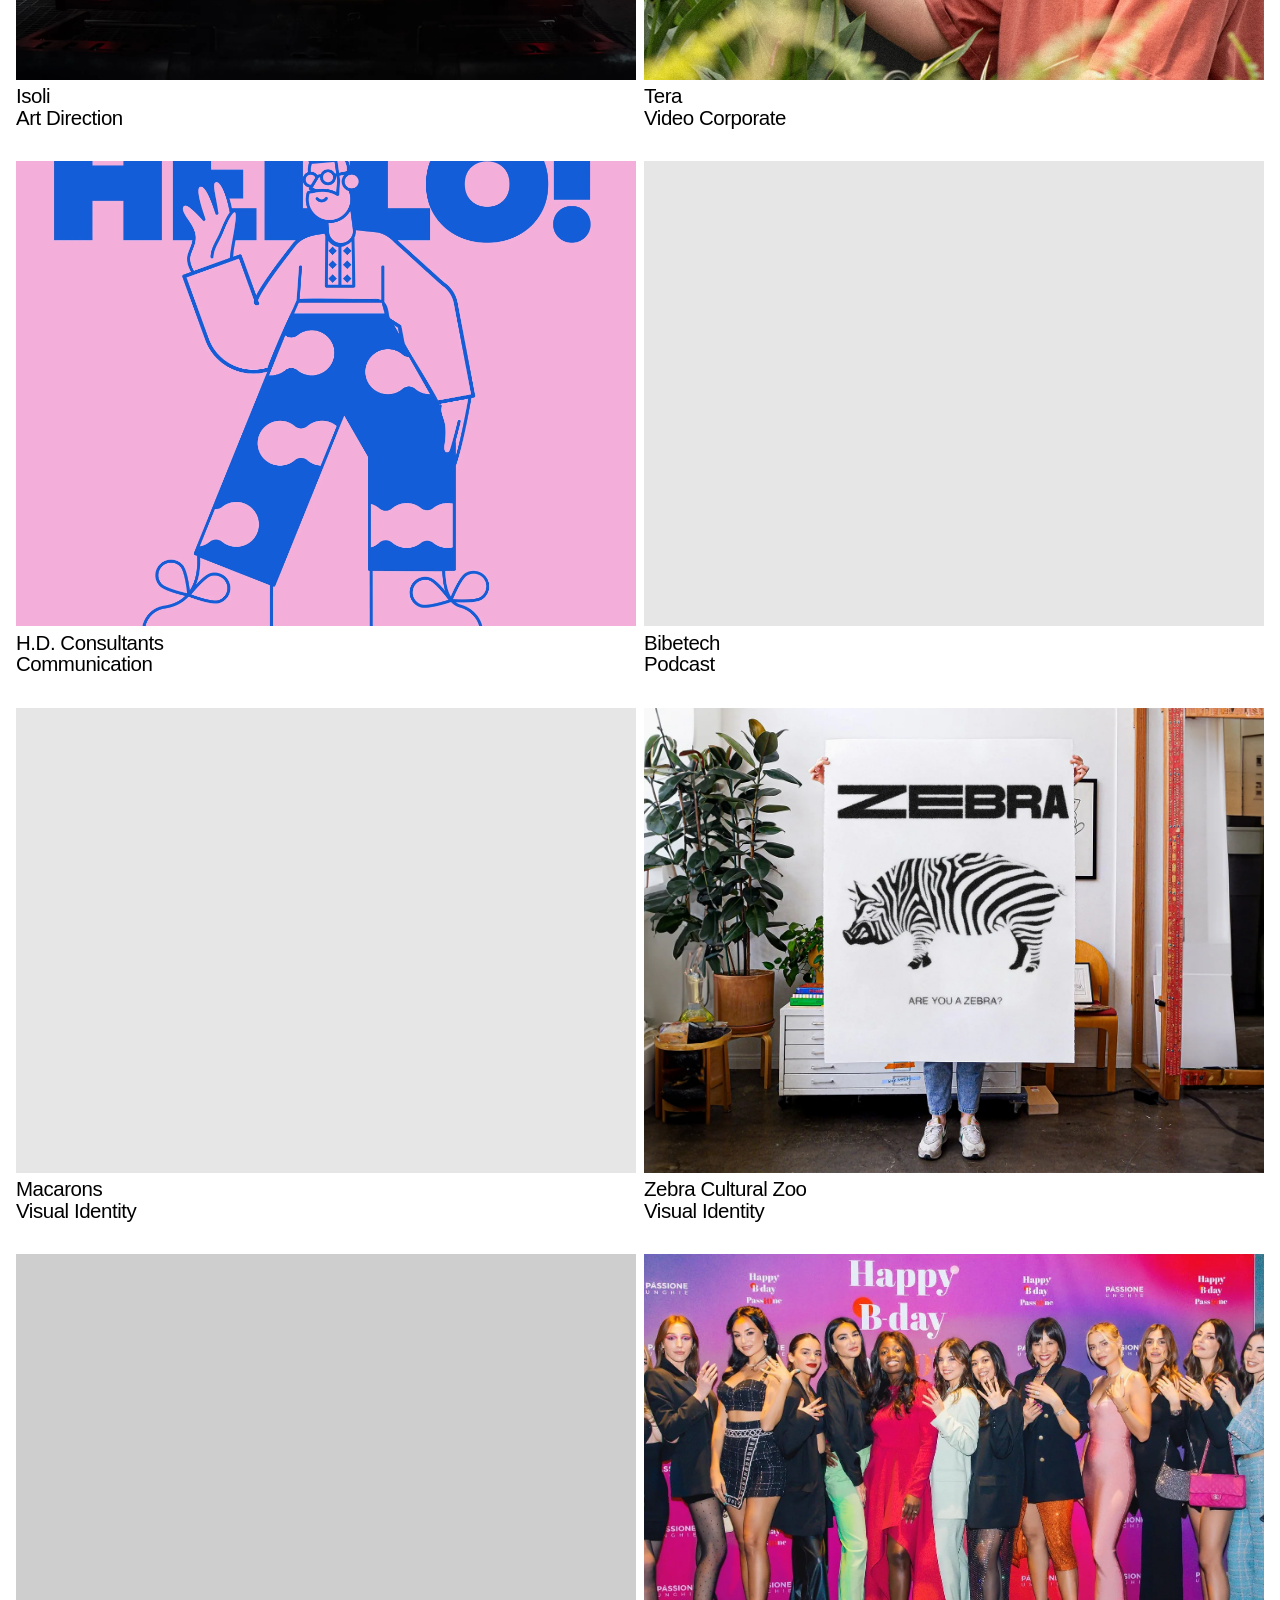
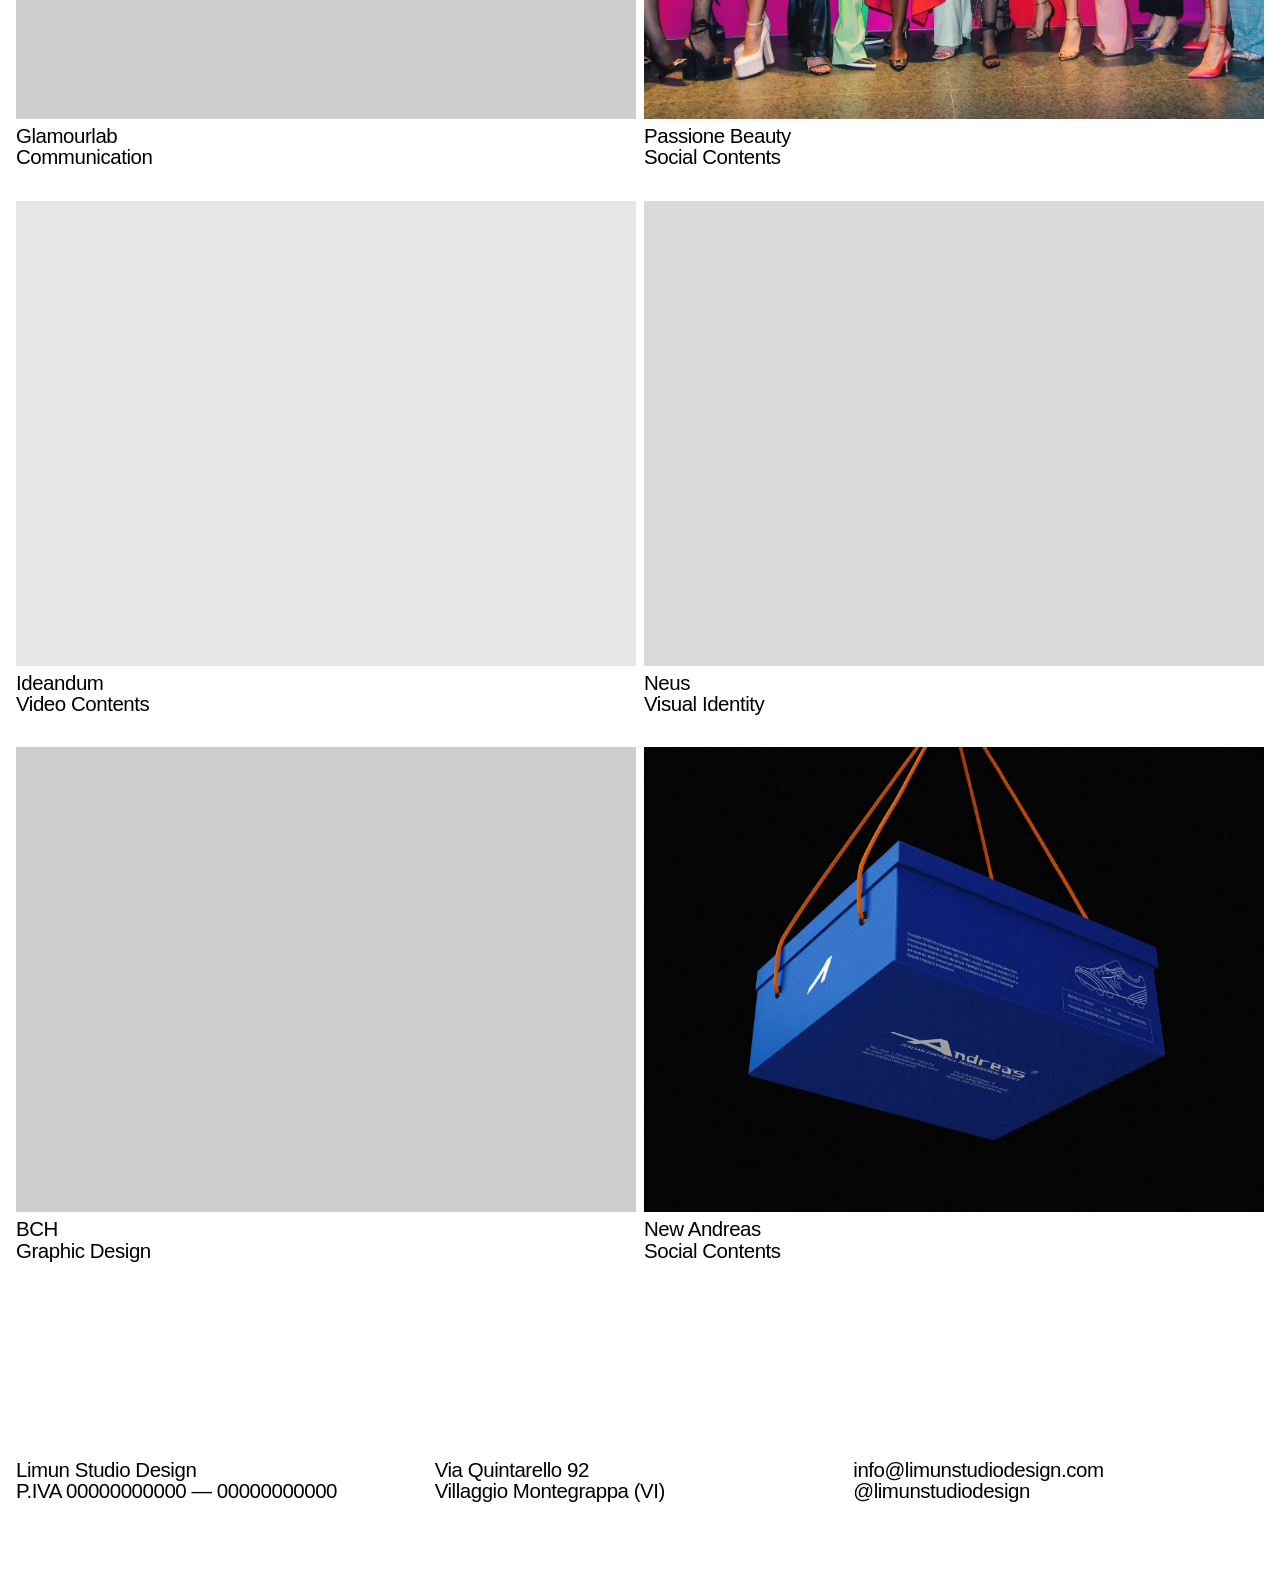
==== commit b7b9aa3a: "Dominio ufficiale: landing come home, vecchi link Wix e pagine non pronte rimandano alla landing, ww" ====
--- a/index.html
+++ b/index.html
@@ -3,10 +3,14 @@
 <head>
 <meta charset="utf-8">
 <meta name="viewport" content="width=device-width, initial-scale=1, viewport-fit=cover">
-<title>Limun Studio Design</title>
+<title>Limun Studio Design — Studio creativo a Vicenza</title>
 <meta name="description" content="Limun Studio Design, studio creativo a Vicenza: fotografia, video, podcast, graphic design e direzione creativa.">
-<!-- Rimuovere questa riga al lancio, quando il sito va su limunstudiodesign.com -->
-<meta name="robots" content="noindex, nofollow">
+<meta property="og:type" content="website">
+<meta property="og:site_name" content="Limun Studio Design">
+<meta property="og:title" content="Limun Studio Design — Studio creativo a Vicenza">
+<meta property="og:description" content="Studio creativo a Vicenza: fotografia, video, podcast, graphic design e direzione creativa.">
+<meta property="og:image" content="https://limunstudiodesign.com/media/og.jpg">
+<meta name="twitter:card" content="summary_large_image">
 <link rel="icon" href="data:image/svg+xml,<svg xmlns=%22http://www.w3.org/2000/svg%22 viewBox=%220 0 100 100%22><text x=%2250%22 y=%2254%22 font-size=%2278%22 text-anchor=%22middle%22 dominant-baseline=%22middle%22>🍋</text></svg>">
 <link rel="stylesheet" href="/assets/site.css">
 <script src="/assets/site.js" defer></script>
--- a/assets/site.css
+++ b/assets/site.css
@@ -184,3 +184,14 @@
   .drow > .soc{margin-left:auto}
 }
 @media (prefers-reduced-motion:reduce){*{transition:none!important;animation:none!important}}
+
+/* Landing temporanea: solo la striscia a tutto schermo, niente scroll, solo About e Instagram */
+body[data-view="landing"]{overflow:hidden;height:100svh}
+body[data-view="landing"] .foot,body[data-view="landing"] .cookie,body[data-view="landing"] .dock .drow > div:first-child,body[data-view="landing"] .fbar{display:none!important}
+body[data-view="landing"] .dock .soc{margin-left:auto}
+html:has(body[data-view="landing"]){overflow:hidden}
+body[data-view="landing"] .info-c a[href^="/work/"]{pointer-events:none}
+.mq-box{margin-inline:calc(-1 * var(--gut)) calc(-1 * var(--gutR));height:calc(100svh - var(--hh, 2.2em) - env(safe-area-inset-top, 0px));overflow:hidden;background:var(--ph1)}
+.mq-t{display:flex;height:100%;width:max-content;will-change:transform}
+.mq-s{display:flex;height:100%}
+.mq-s > *{height:100%;width:auto;max-width:none;flex:none;object-fit:cover}
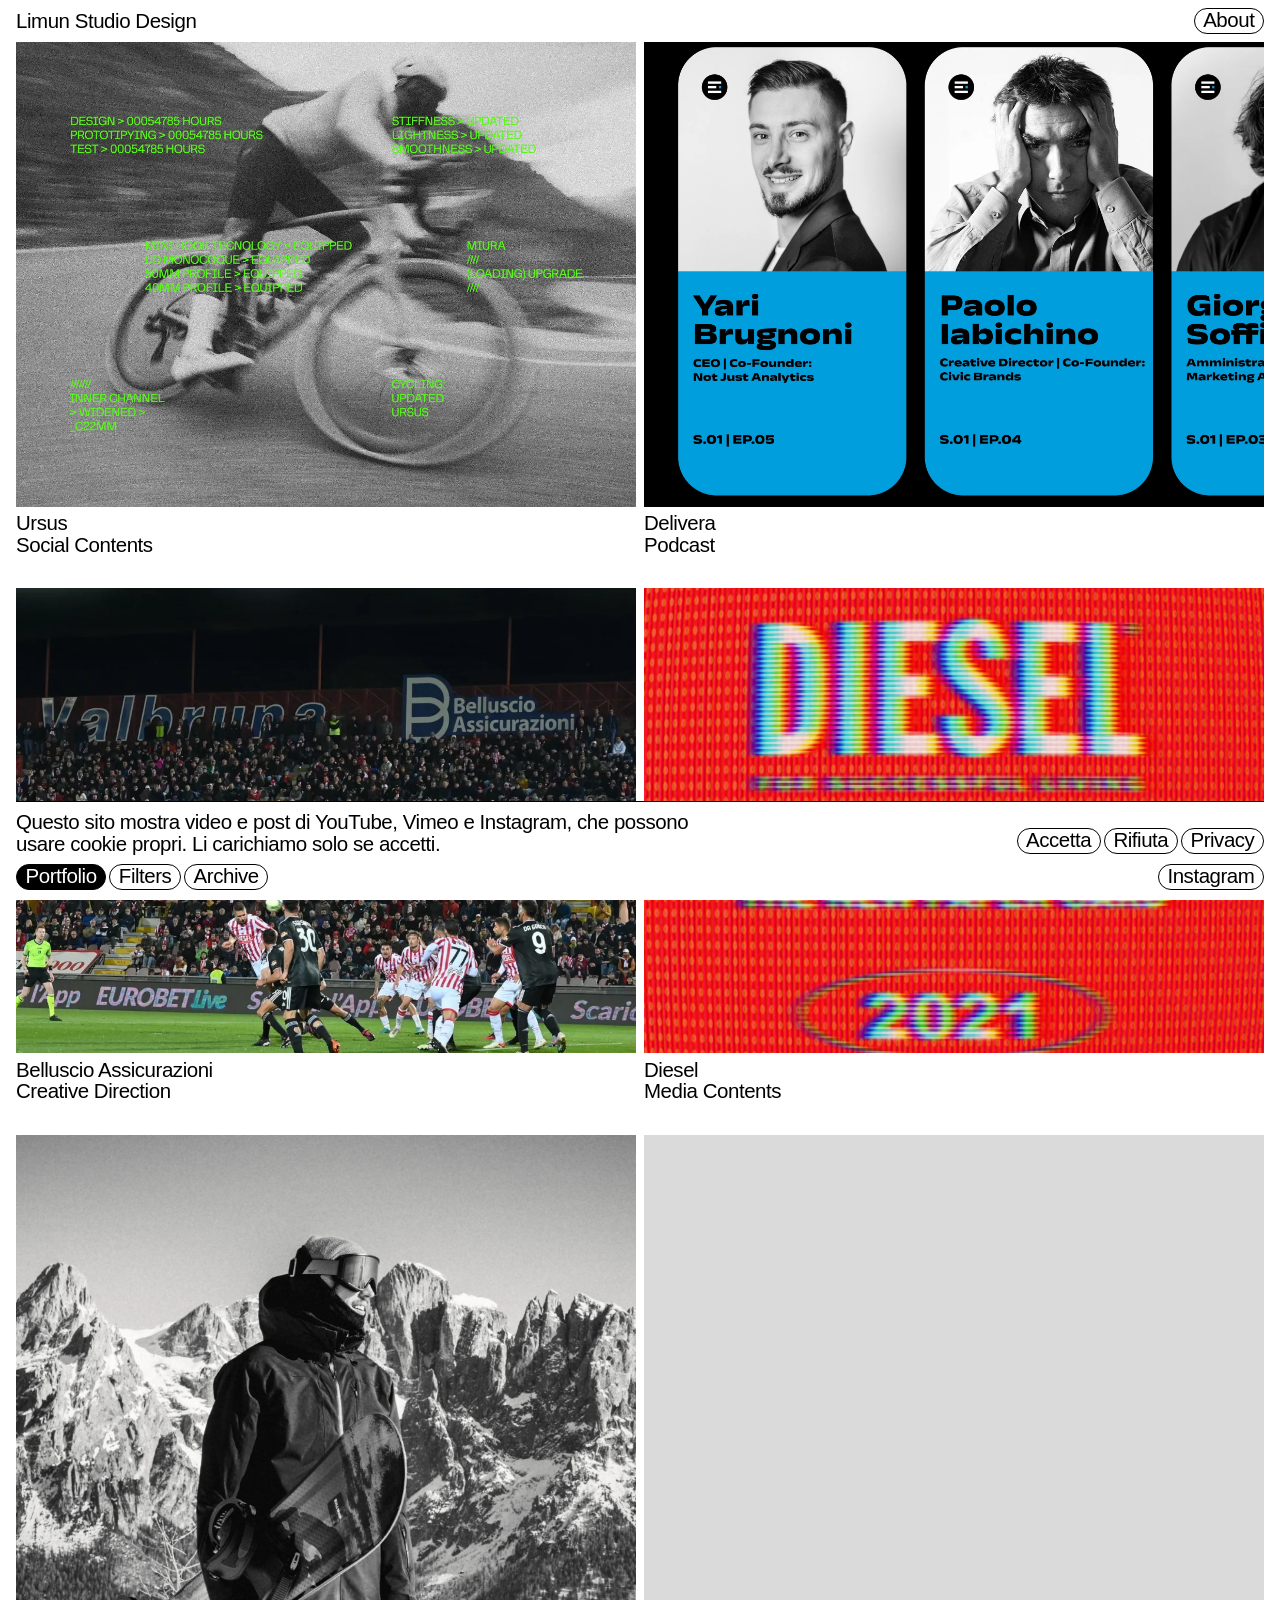
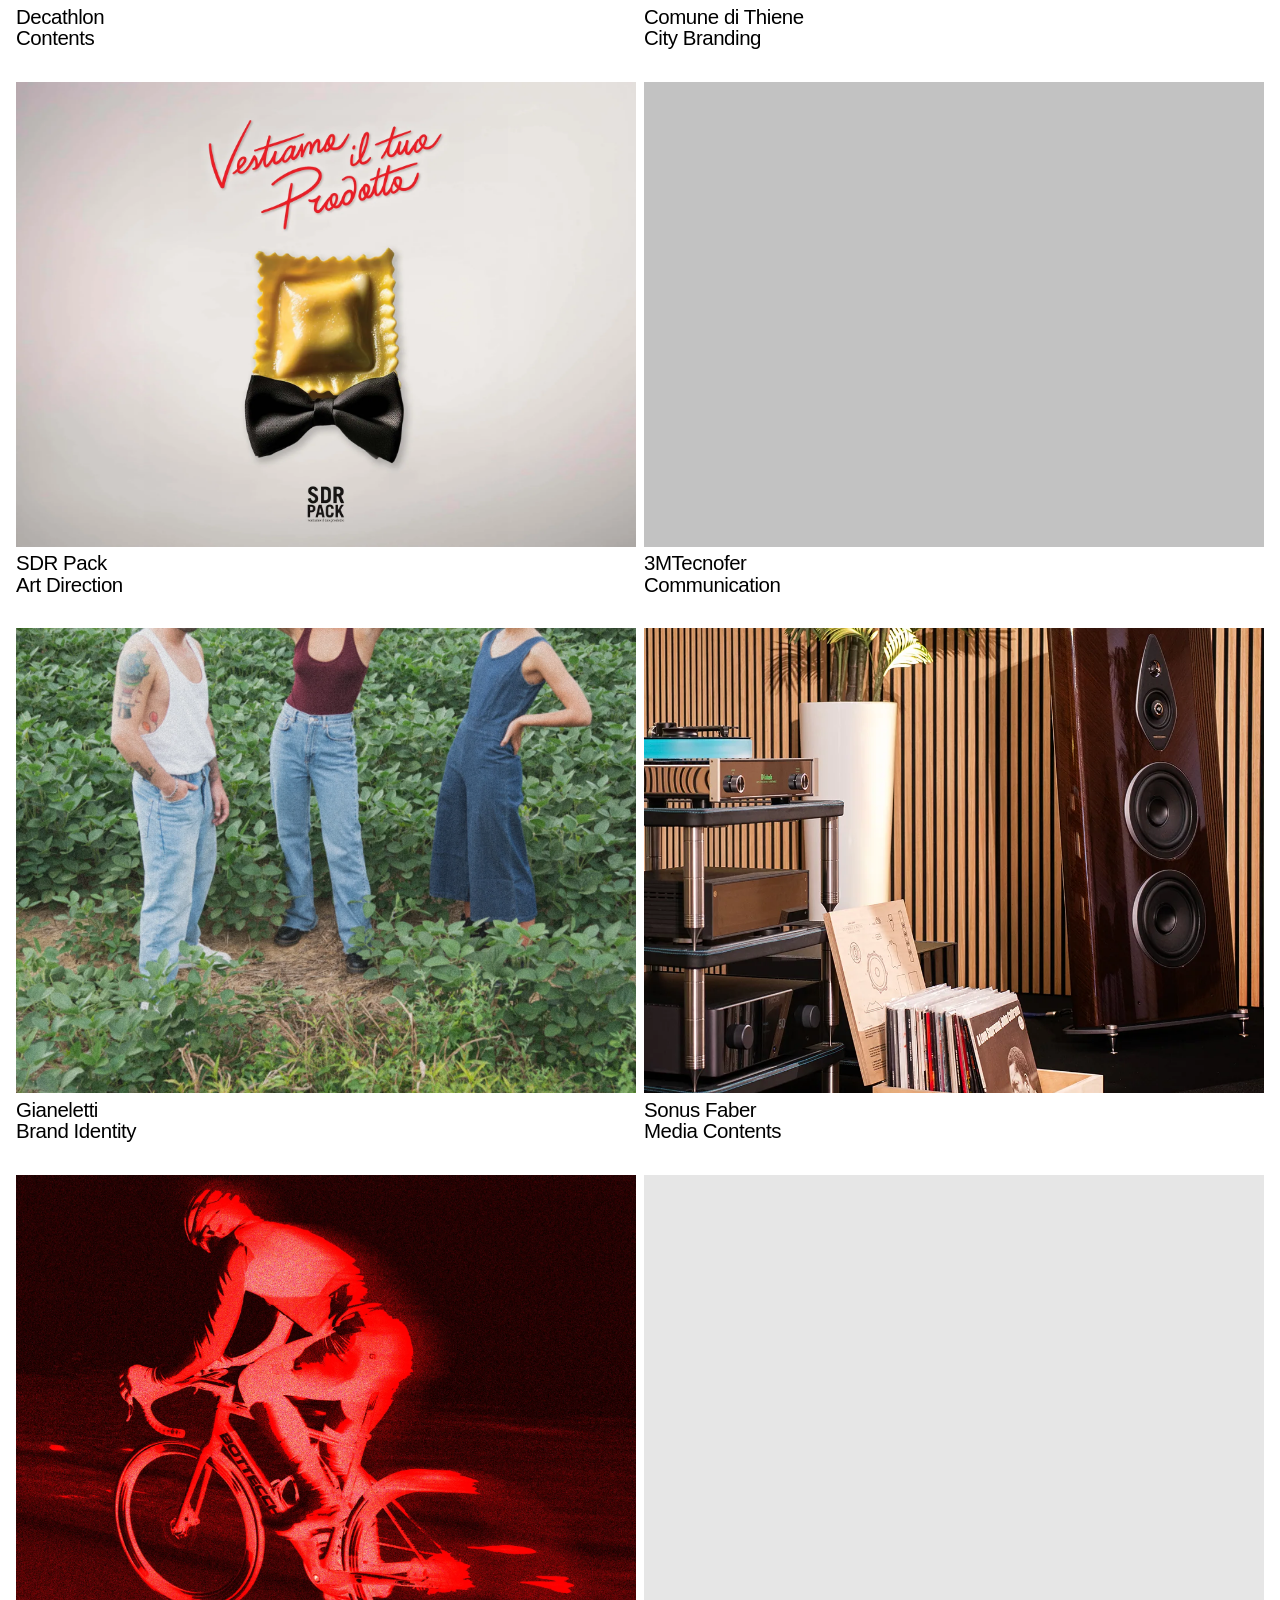
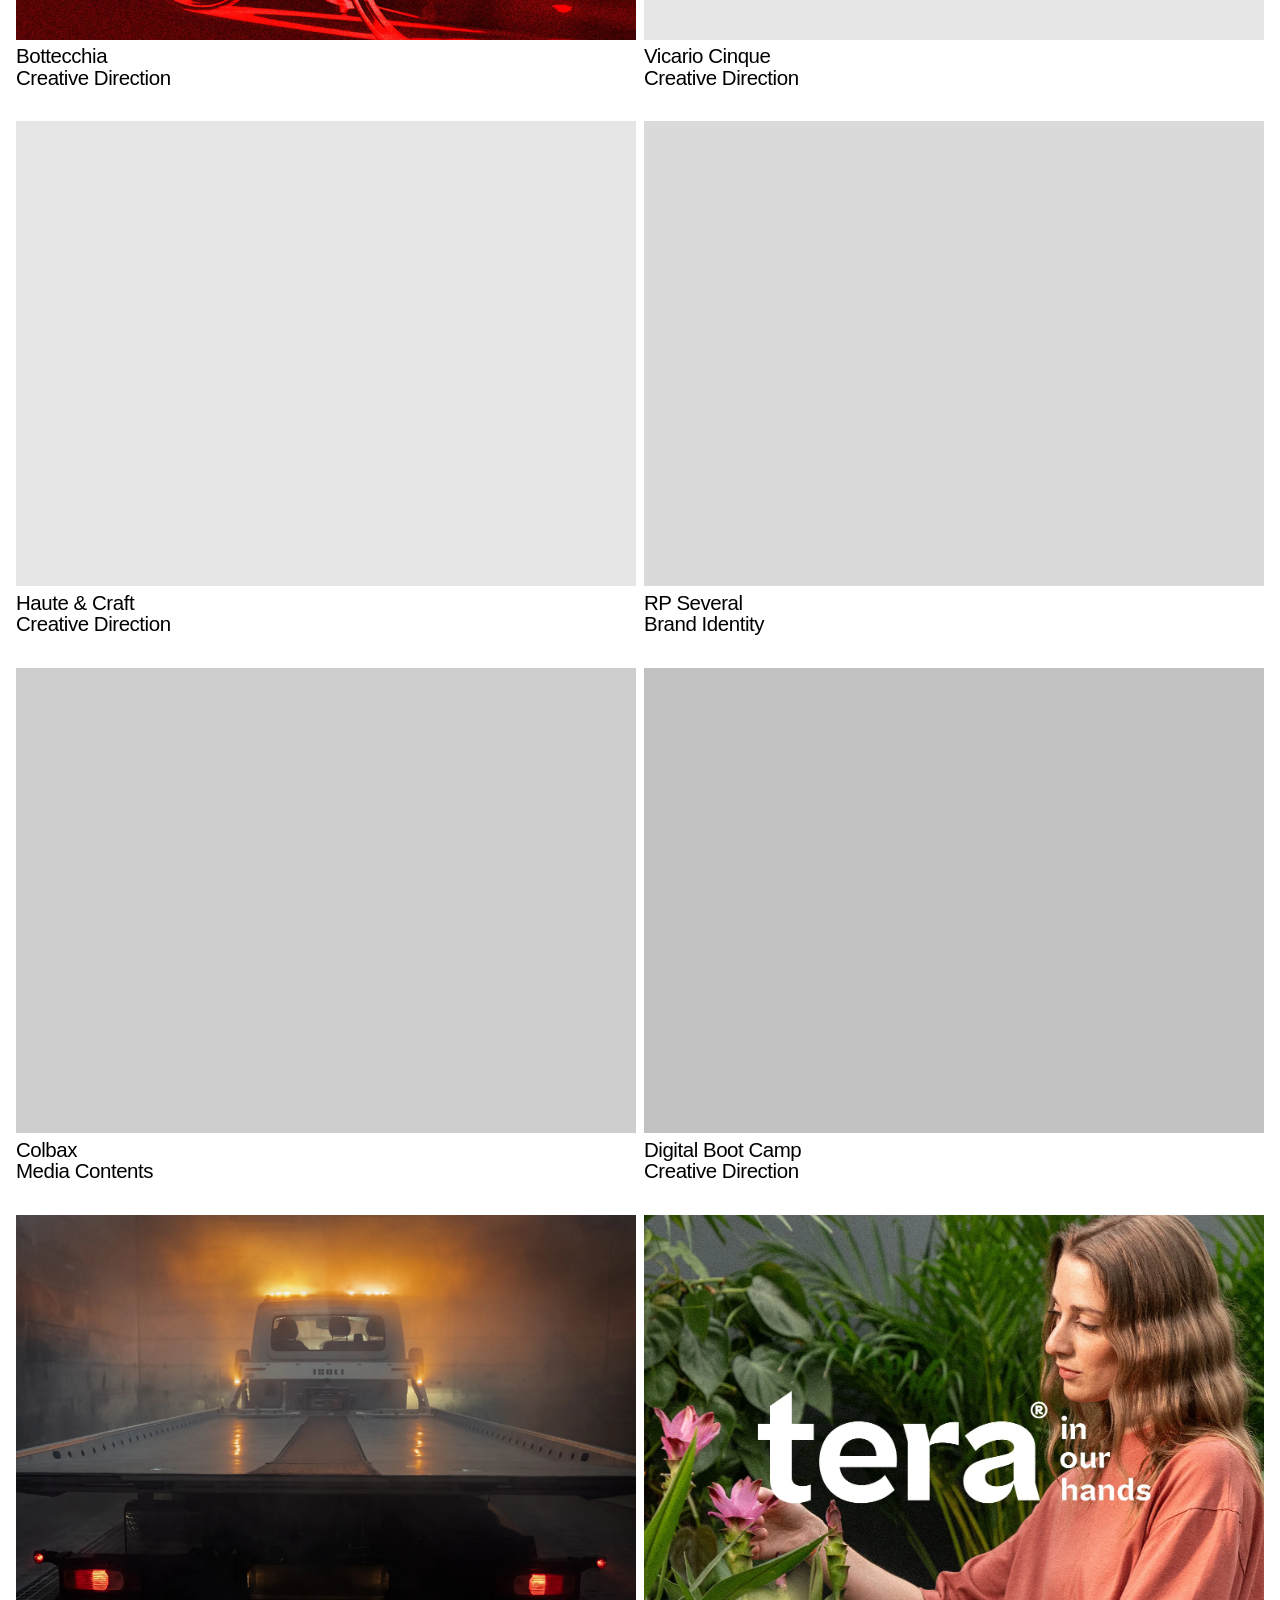
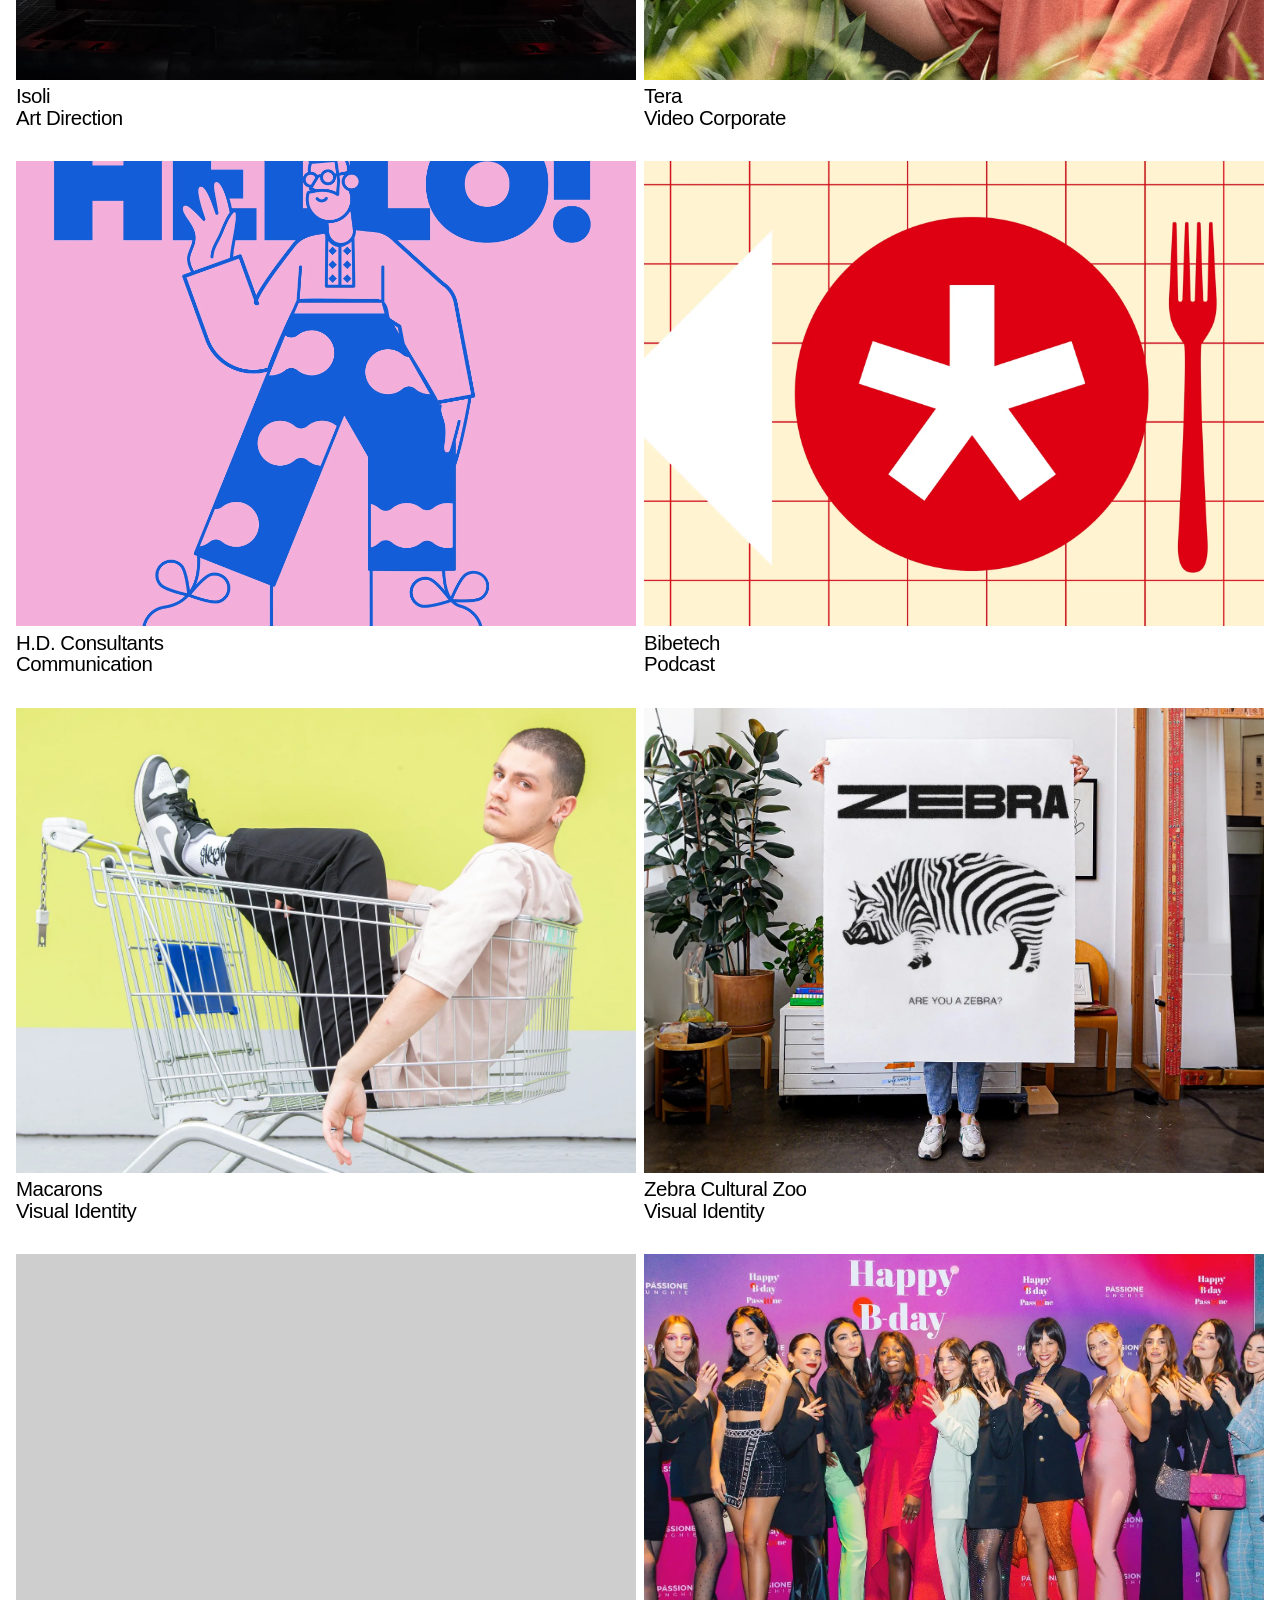
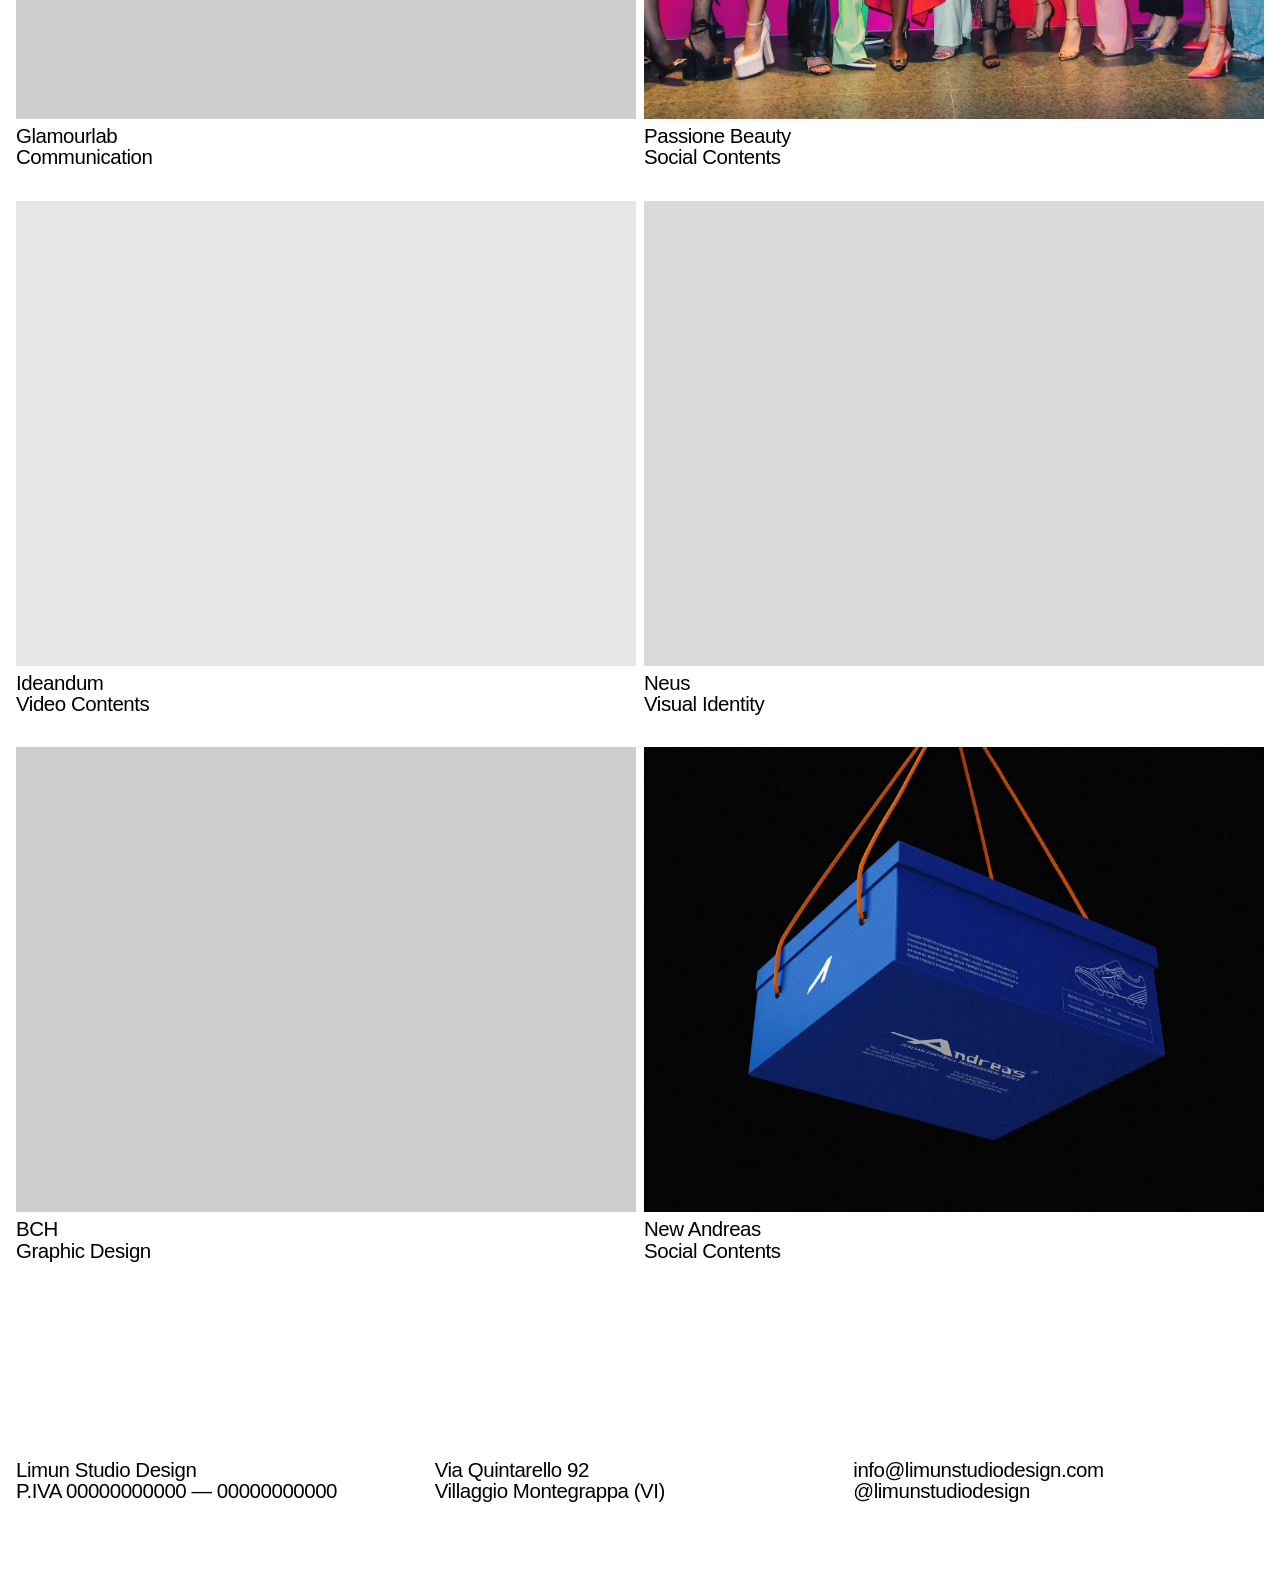
==== commit c8516a79: "Dominio principale www.limunstudiodesign.com Co-Authored-By: Claude Opus 5.5 <noreply@anthropic.com>" ====
--- a/index.html
+++ b/index.html
@@ -9,7 +9,7 @@
 <meta property="og:site_name" content="Limun Studio Design">
 <meta property="og:title" content="Limun Studio Design — Studio creativo a Vicenza">
 <meta property="og:description" content="Studio creativo a Vicenza: fotografia, video, podcast, graphic design e direzione creativa.">
-<meta property="og:image" content="https://limunstudiodesign.com/media/og.jpg">
+<meta property="og:image" content="https://www.limunstudiodesign.com/media/og.jpg">
 <meta name="twitter:card" content="summary_large_image">
 <link rel="icon" href="data:image/svg+xml,<svg xmlns=%22http://www.w3.org/2000/svg%22 viewBox=%220 0 100 100%22><text x=%2250%22 y=%2254%22 font-size=%2278%22 text-anchor=%22middle%22 dominant-baseline=%22middle%22>🍋</text></svg>">
 <link rel="stylesheet" href="/assets/site.css">
